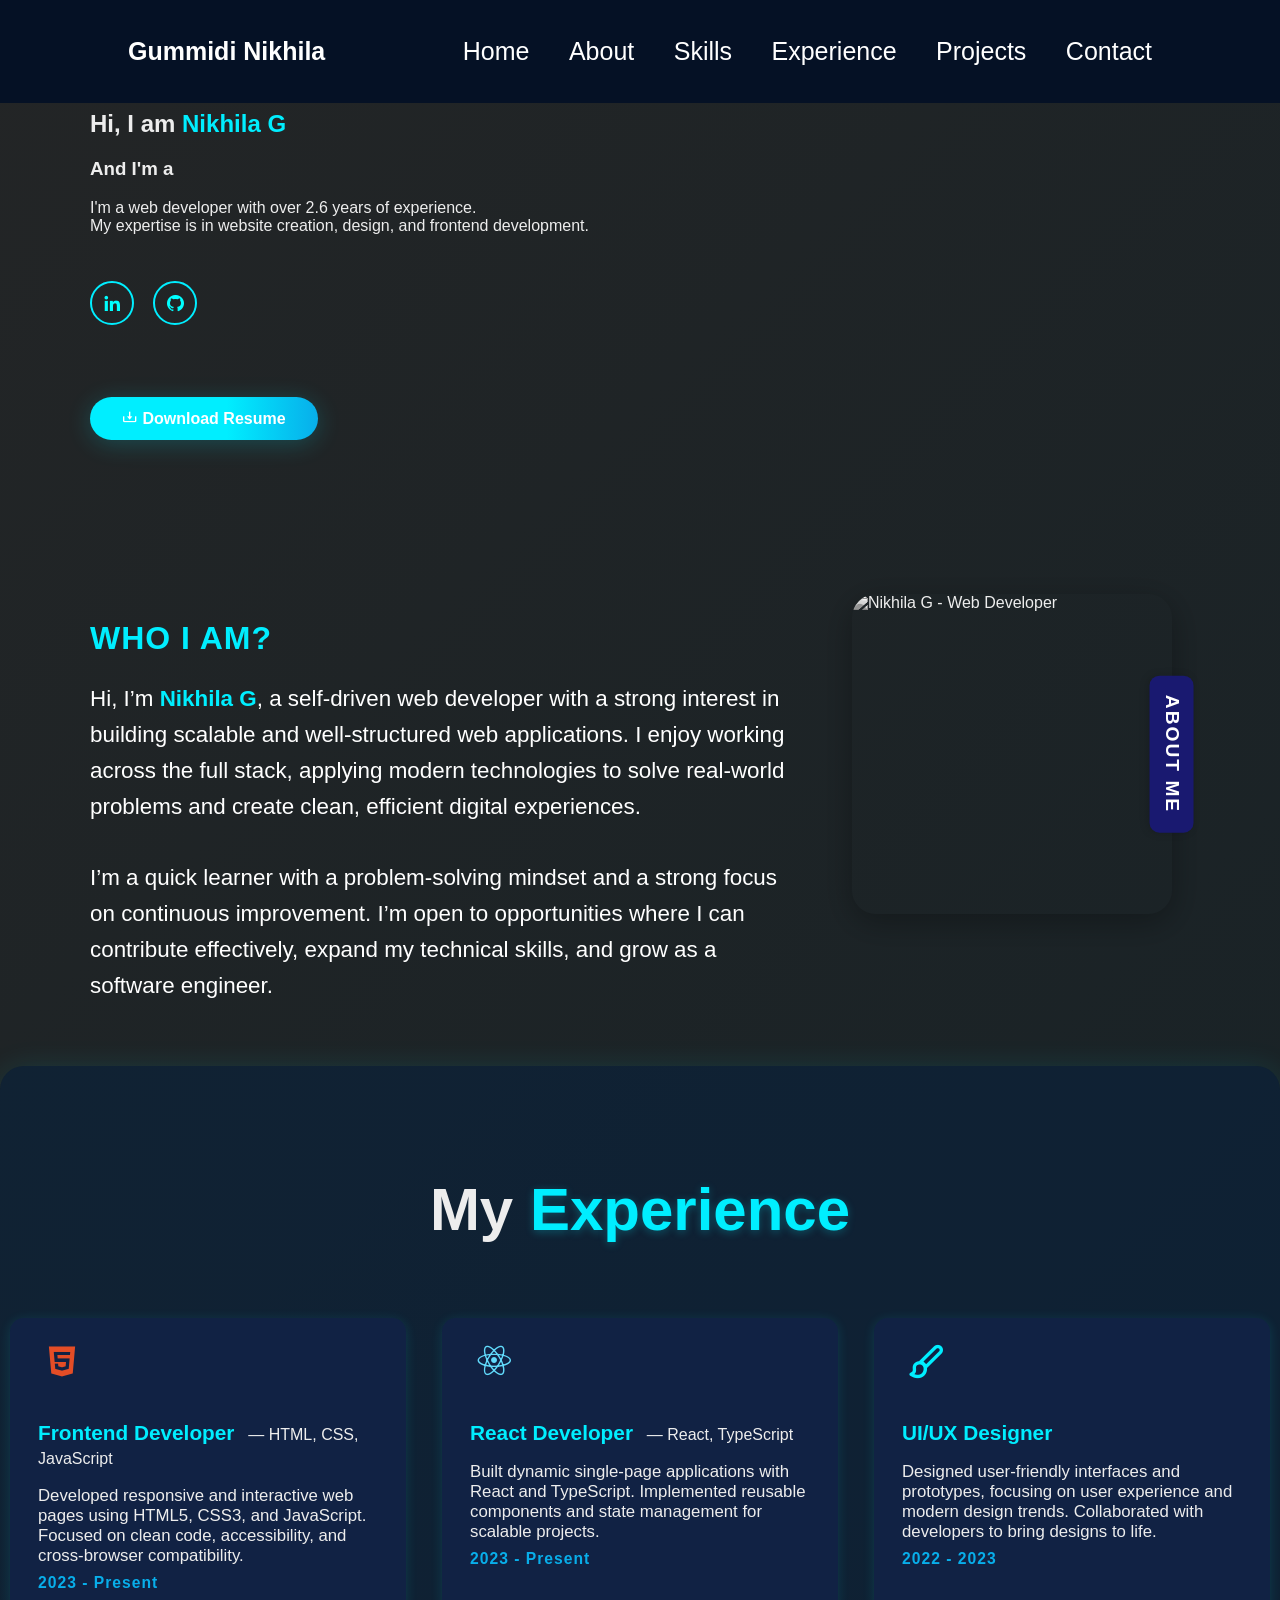
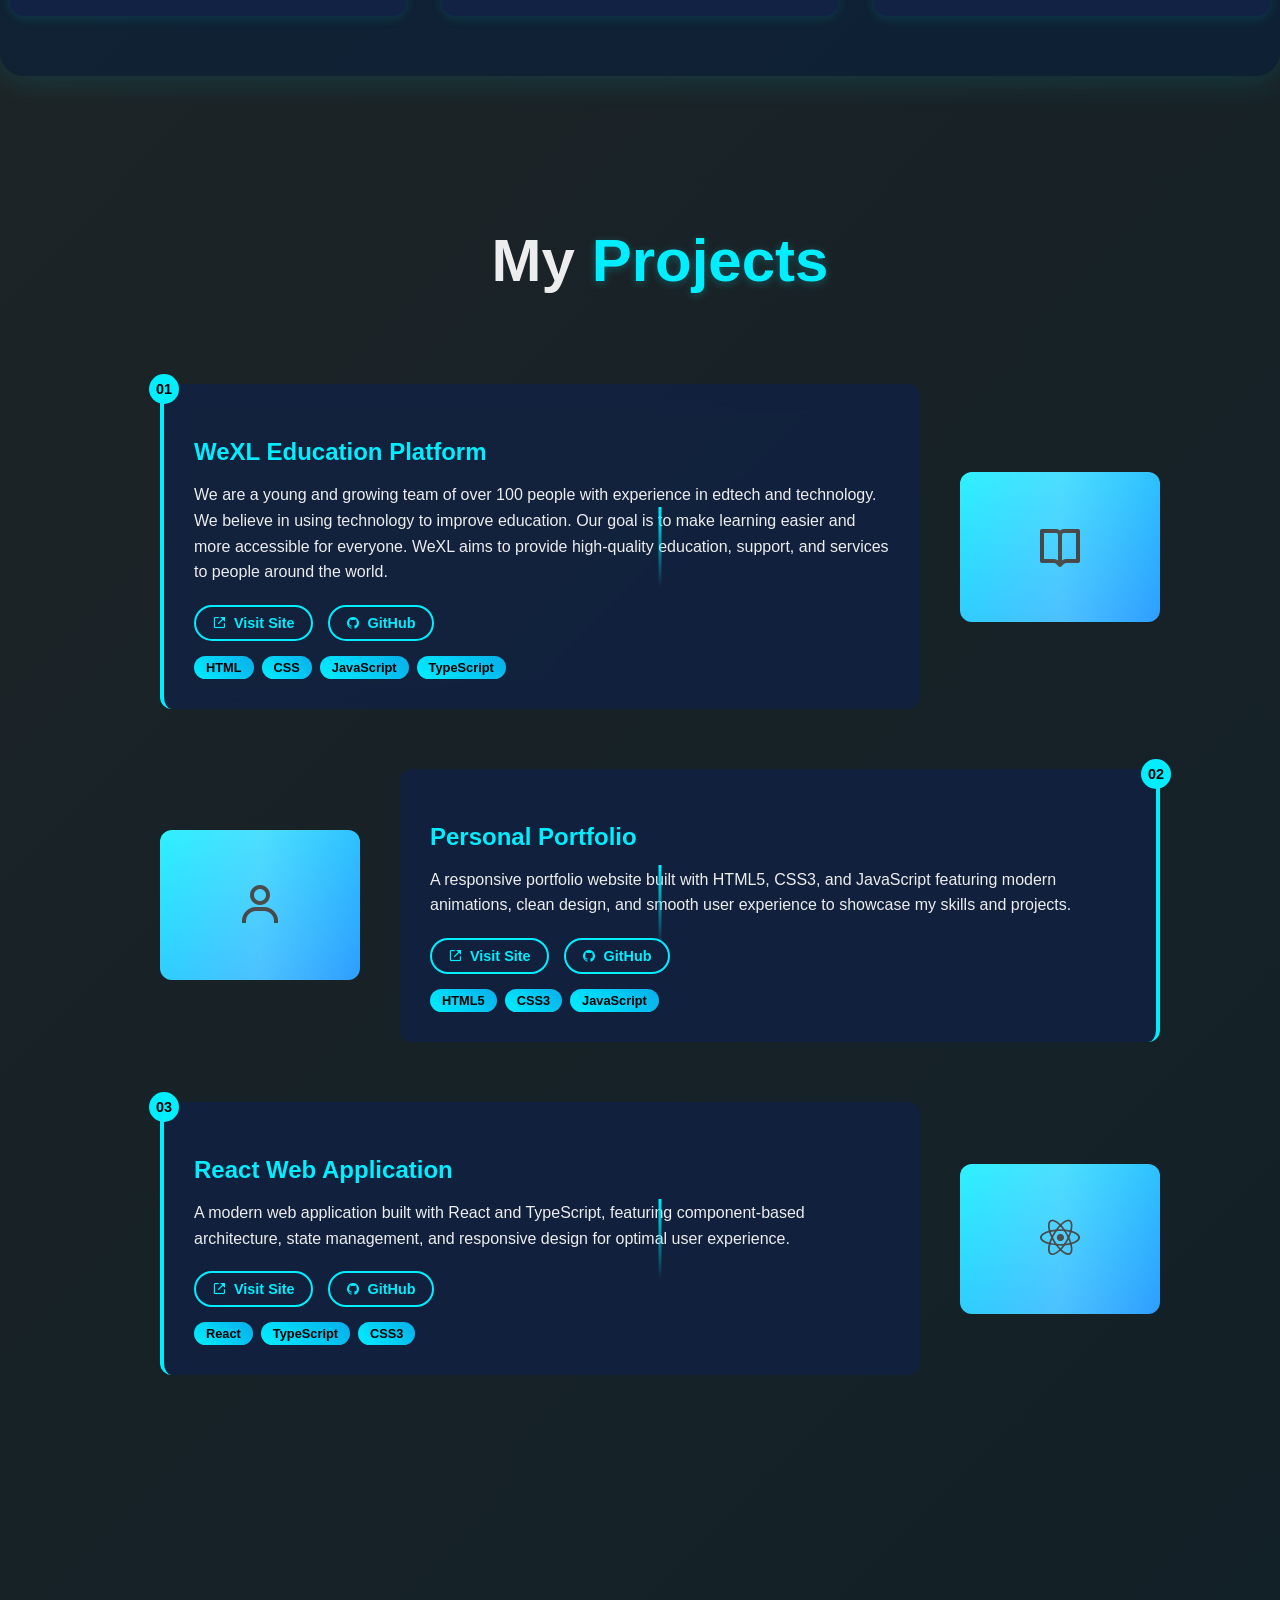
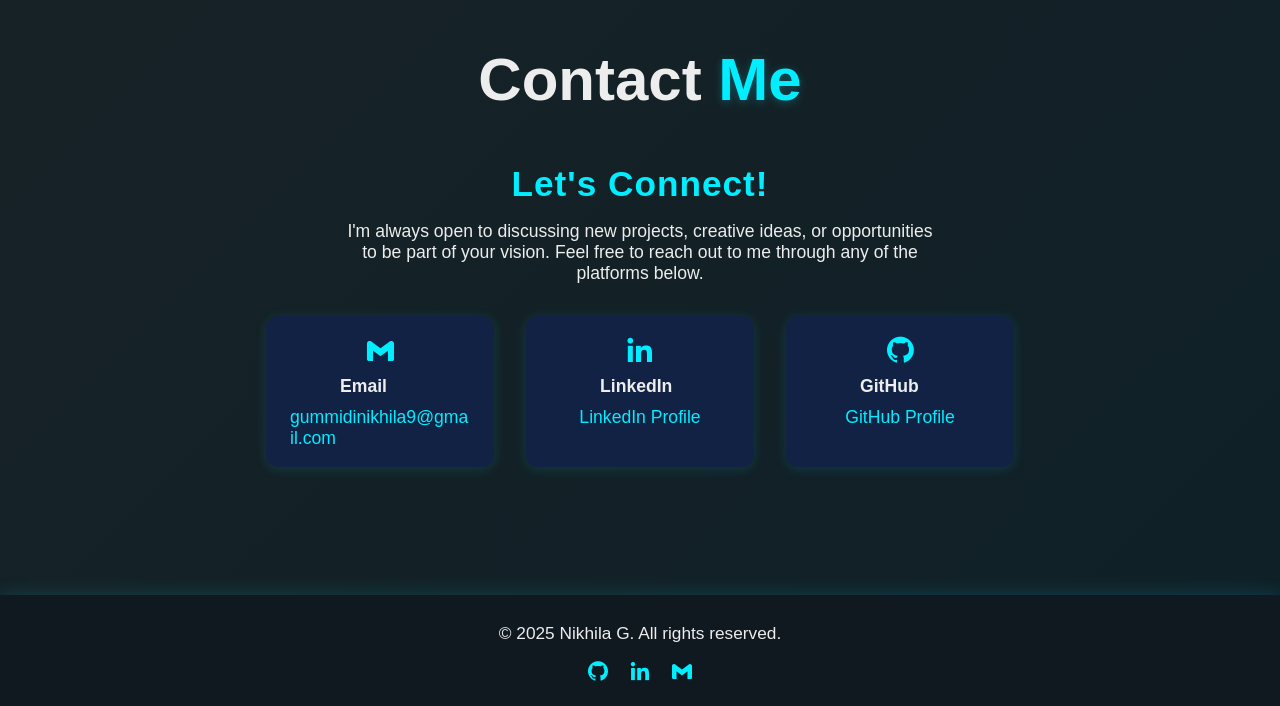
==== index.html @ 361031ab "initial commit" ====
<!DOCTYPE html>
<html lang="en">

<head>
    <meta charset="UTF-8">
    <meta name="viewport" content="width=device-width, initial-scale=1.0">
    <meta name="description"
        content="Nikhila G - Web Developer & Designer Portfolio. Showcasing modern websites, React applications, and UI/UX design projects.">
    <meta name="keywords" content="web developer, UI/UX designer, React, TypeScript, JavaScript, HTML, CSS, portfolio">
    <title>Nikhila G - Web Developer & Designer Portfolio</title>
    <link rel="stylesheet" href="styles.css">
    <link href='https://unpkg.com/boxicons@2.1.4/css/boxicons.min.css' rel='stylesheet'>
    <script src="https://unpkg.com/typed.js@2.1.0/dist/typed.umd.js"></script>
</head>

<body>
    <header class="header">
        <h1 class="title">Gummidi Nikhila</h1>
        <nav class="navbar">
            <a href="#home" class="nav-link active" data-section="home">Home</a>
            <a href="#about" class="nav-link" data-section="about">About</a>
            <a href="#skills" class="nav-link" data-section="skills">Skills</a>
            <a href="#experience" class="nav-link" data-section="experience">Experience</a>
            <a href="#projects" class="nav-link" data-section="projects">Projects</a>
            <a href="#contact" class="nav-link" data-section="contact">Contact</a>
        </nav>
    </header>
    <div id="section-headline"></div>

    <main>
        <section id="home" style="padding: 90px;">
            <div>
                <h1>Hi, I am <span class="highlighted">Nikhila G</span></h1>
                <h3>And I'm a <br><span class="text"></span></h3>
                <p>I'm a web developer with over 2.6 years of experience.<br>
                    My expertise is in website creation, design, and frontend development.
                </p>
                <div class="home-scl">
                    <a href="https://www.linkedin.com/in/gummidi-nikhila-00b1a9240/" target="_blank"
                        aria-label="LinkedIn Profile">
                        <i class='bx bxl-linkedin'></i>
                    </a>
                    <a href="https://github.com/GummidiNikhila" target="_blank" aria-label="GitHub Profile">
                        <i class='bx bxl-github'></i>
                    </a>
                </div>
                <a href="images/assetss/G_Nikhila_Resume.docx" class="btn-box" download
                    style="display: inline-block;">
                    <i class='bx bx-download'></i> Download Resume
                </a>
                <!-- <a href="#about" class="btn-box">More About Me</a> -->
            </div>
            <!-- <div class="home-img-wrapper">
                <div class="home-img-glow">
                    <img src="images/assetss/myimage.jpeg" alt="Nikhila G - Web Developer" class="about-circle-img" />
                </div>
            </div> -->
        </section>

        <section id="about" class="about-skill-section">
            <div class="about-section-custom">
                <div class="about-left">
                    <h2 class="about-heading-custom">WHO I AM?</h2>
                    <p class="about-desc-custom">
                        Hi, I’m <span class="highlighted">Nikhila G</span>, a self-driven web developer with a strong
                        interest in building scalable and well-structured web applications. I enjoy working across the
                        full stack, applying modern technologies to solve real-world problems and create clean,
                        efficient digital experiences.<br><br>
                        I’m a quick learner with a problem-solving mindset and a strong focus on continuous improvement.
                        I’m open to opportunities where I can contribute effectively, expand my technical skills, and
                        grow as a software engineer.
                    </p>

                </div>
                <div class="about-right">
                    <img src="images/assetss/myimage.jpeg" alt="Nikhila G - Web Developer" class="about-img-custom" />
                    <div class="about-tab-vertical">ABOUT ME</div>
                </div>
            </div>
        </section>

        <section id="experience" class="experience-section">
            <h1 class="sub-title">My <span>Experience</span></h1>
            <div class="experience-content">
                <div class="experience-timeline">
                    <div class="exp-item">
                        <div class="exp-icon"><i class='bx bxl-html5' style='color:#e44d26'></i></div>
                        <div class="exp-details">
                            <h3>Frontend Developer <span>— HTML, CSS, JavaScript</span></h3>
                            <p>Developed responsive and interactive web pages using HTML5, CSS3, and JavaScript. Focused
                                on clean code, accessibility, and cross-browser compatibility.</p>
                            <span class="exp-duration">2023 - Present</span>
                        </div>
                    </div>
                    <div class="exp-item">
                        <div class="exp-icon"><i class='bx bxl-react' style='color:#61dafb'></i></div>
                        <div class="exp-details">
                            <h3>React Developer <span>— React, TypeScript</span></h3>
                            <p>Built dynamic single-page applications with React and TypeScript. Implemented reusable
                                components and state management for scalable projects.</p>
                            <span class="exp-duration">2023 - Present</span>
                        </div>
                    </div>
                    <div class="exp-item">
                        <div class="exp-icon"><i class='bx bx-paint' style='color:#0ef'></i></div>
                        <div class="exp-details">
                            <h3>UI/UX Designer</h3>
                            <p>Designed user-friendly interfaces and prototypes, focusing on user experience and modern
                                design trends. Collaborated with developers to bring designs to life.</p>
                            <span class="exp-duration">2022 - 2023</span>
                        </div>
                    </div>
                </div>
            </div>
        </section>

        <section id="projects" class="projects-section">
            <h1 class="sub-title">My <span>Projects</span></h1>
            <div class="projects-container">
                <div class="project-item">
                    <div class="project-content">
                        <div class="project-number">01</div>
                        <h3>WeXL Education Platform</h3>
                        <p>We are a young and growing team of over 100 people with experience in edtech and technology.
                            We believe in using technology to improve education. Our goal is to make learning easier and
                            more accessible for everyone. WeXL aims to provide high-quality education, support, and
                            services to people around the world.</p>
                        <div class="project-links">
                            <a href="https://wexl.com" target="_blank" class="project-link" rel="noopener">
                                <i class='bx bx-link-external'></i> Visit Site
                            </a>
                            <a href="https://github.com/GummidiNikhila/wexl-project" target="_blank"
                                class="project-github" rel="noopener">
                                <i class='bx bxl-github'></i> GitHub
                            </a>
                        </div>
                        <div class="project-tech">
                            <span>HTML</span>
                            <span>CSS</span>
                            <span>JavaScript</span>
                            <span>TypeScript</span>
                        </div>
                    </div>
                    <div class="project-visual">
                        <i class='bx bx-book-open'></i>
                    </div>
                </div>

                <div class="project-item">
                    <div class="project-content">
                        <div class="project-number">02</div>
                        <h3>Personal Portfolio</h3>
                        <p>A responsive portfolio website built with HTML5, CSS3, and JavaScript featuring modern
                            animations, clean design, and smooth user experience to showcase my skills and projects.</p>
                        <div class="project-links">
                            <a href="#" class="project-link">
                                <i class='bx bx-link-external'></i> Visit Site
                            </a>
                            <a href="https://github.com/GummidiNikhila/portfolio" target="_blank" class="project-github"
                                rel="noopener">
                                <i class='bx bxl-github'></i> GitHub
                            </a>
                        </div>
                        <div class="project-tech">
                            <span>HTML5</span>
                            <span>CSS3</span>
                            <span>JavaScript</span>
                        </div>
                    </div>
                    <div class="project-visual">
                        <i class='bx bx-user'></i>
                    </div>
                </div>

                <div class="project-item">
                    <div class="project-content">
                        <div class="project-number">03</div>
                        <h3>React Web Application</h3>
                        <p>A modern web application built with React and TypeScript, featuring component-based
                            architecture, state management, and responsive design for optimal user experience.</p>
                        <div class="project-links">
                            <a href="#" class="project-link">
                                <i class='bx bx-link-external'></i> Visit Site
                            </a>
                            <a href="https://github.com/GummidiNikhila/react-app" target="_blank" class="project-github"
                                rel="noopener">
                                <i class='bx bxl-github'></i> GitHub
                            </a>
                        </div>
                        <div class="project-tech">
                            <span>React</span>
                            <span>TypeScript</span>
                            <span>CSS3</span>
                        </div>
                    </div>
                    <div class="project-visual">
                        <i class='bx bxl-react'></i>
                    </div>
                </div>
            </div>
        </section>

        <section id="contact" class="contact-section">
            <div class="container1">
                <div class="contact-header">
                    <h1 class="sub-title">Contact <span>Me</span></h1>
                    <h2>Let's Connect!</h2>
                    <p>I'm always open to discussing new projects, creative ideas, or opportunities to be part of your
                        vision. Feel free to reach out to me through any of the platforms below.</p>
                </div>
                <div class="contact-details">
                    <div class="contact-item">
                        <i class='bx bxl-gmail' style='color:#0ef; font-size:2rem;'></i>
                        <span>Email</span>
                        <a href="mailto:gummidinikhila9@gmail.com">gummidinikhila9@gmail.com</a>
                    </div>
                    <div class="contact-item">
                        <i class='bx bxl-linkedin' style='color:#0ef; font-size:2rem;'></i>
                        <span>LinkedIn</span>
                        <a href="https://www.linkedin.com/in/gummidi-nikhila-00b1a9240/" target="_blank"
                            rel="noopener">LinkedIn Profile</a>
                    </div>
                    <div class="contact-item">
                        <i class='bx bxl-github' style='color:#0ef; font-size:2rem;'></i>
                        <span>GitHub</span>
                        <a href="https://github.com/GummidiNikhila" target="_blank" rel="noopener">GitHub Profile</a>
                    </div>
                </div>
            </div>
        </section>
    </main>
    <footer class="footer">
        <div class="footer-content">
            <span>&copy; 2025 Nikhila G. All rights reserved.</span>
            <span class="footer-links">
                <a href="https://github.com/GummidiNikhila" target="_blank" aria-label="GitHub Profile">
                    <i class='bx bxl-github'></i>
                </a>
                <a href="https://www.linkedin.com/in/gummidi-nikhila-00b1a9240/" target="_blank"
                    aria-label="LinkedIn Profile">
                    <i class='bx bxl-linkedin'></i>
                </a>
                <a href="mailto:gummidinikhila9@gmail.com" aria-label="Email Contact">
                    <i class='bx bxl-gmail'></i>
                </a>
            </span>
        </div>
    </footer>

    <script src="main.js"></script>
</body>

</html>
---- styles.css ----
/* Custom About Section Styles */
.body, body, html {
    overflow-x: hidden;
}
.about-section-custom {
    display: flex;
    align-items: flex-start;
    justify-content: space-between;
    gap: 2rem;
    margin: 4rem 0 2rem 0;
    padding: 0px 90px;
}
.about-left {
    flex: 2;
}
.about-heading-custom {
    color: #0ef;
    font-size: 2rem;
    font-weight: 700;
    margin-bottom: 1.5rem;
    letter-spacing: 1px;
}
.about-desc-custom {
    color: #fff;
    font-size: 1.4rem;
    line-height: 1.6;
    margin-bottom: 0;
}
.about-right {
    flex: 1;
    display: flex;
    flex-direction: column;
    align-items: center;
    position: relative;
}
.about-img-custom {
    width: 320px;
    height: 320px;
    object-fit: cover;
    border-radius: 24px;
    filter: grayscale(1);
    box-shadow: 0 8px 32px rgba(0,0,0,0.3);
}
.about-tab-vertical {
    position: absolute;
    right: -60px;
    top: 50%;
    transform: translateY(-50%) rotate(90deg);
    background: #191970;
    color: #fff;
    font-size: 1.2rem;
    font-weight: 600;
    letter-spacing: 2px;
    padding: 0.7rem 1.2rem;
    border-radius: 10px;
    box-shadow: 0 2px 8px rgba(0,0,0,0.15);
    z-index: 2;
}
@media (max-width: 900px) {
    .about-section-custom {
        flex-direction: column;
        align-items: flex-start;
    }
    .about-right {
        align-items: flex-start;
        margin-top: 2rem;
    }
    .about-img-custom {
        width: 100%;
        max-width: 320px;
        height: auto;
    }
    .about-tab-vertical {
        right: 0;
        top: auto;
        bottom: -40px;
        transform: none;
        rotate: 0deg;
    }
}
body {
    /* Modern dark gradient background for the portfolio */
    background: linear-gradient(135deg, #232526 0%, #0f2027 100%);
    color: #ededed;
    font-family: 'Segoe UI', Arial, sans-serif;
    margin: 0;
    padding: 0;
}

.header{
    position: fixed;
    top:0;
    left:0;
    width:80%;
    padding: 20px 10%;
    background: #051125;
    /* background: transparent; */
    display: flex;
    justify-content: space-between;
    align-items: center;
    z-index: 100;
}
.title{
    position: relative;
    font-size: 25px;
    color: #fff;
    text-decoration: none;
    font-weight: 600;
    cursor: default;
    opacity: 0;
    animation: slideRight 1s ease forwards;
}
.navbar a{
    display: inline-block;
    font-size: 25px;
    color: #fff;
    text-decoration: none;
    font-weight: 500;
    margin-left: 35px;
    transition: .3s;
    opacity: 0;
    animation: slideTop .5s ease forwards;
}
.navbar a:hover{
    color: #0ef;
}
.home{
    position: relative;
    /* width:100%; */
    justify-content: space-between;
    height: 100vh;
    background-size: cover;
    display: flex;
    background-position: center;
    align-items: center;
    display: flex;
    flex-wrap: wrap;
    justify-content: center;
    align-items: center;
    min-height: 70vh;
    gap: 0;
background: rgba(10, 34, 58, 0.7);
}
.home-content{
    max-width: 600px;
    flex: 1 1 350px;
    min-width: 320px;
    max-width: 600px;
    display: flex;
    flex-direction: column;
    justify-content: center;
    align-items: flex-start;
    padding: 40px 24px 40px 40px;
background: rgba(10, 34, 58, 0.7);
}
.home-content h1{
    font-size: 32px;
    font-weight: 700;
    font-size: 2.5rem;
    color: #fff;
    margin-bottom: 10px;
}
.home-content h3{
    font-size: 56px;
    font-weight: 700;
    margin: -3px 0;
    font-size: 1.5rem;
    color: #0ef;
    margin-bottom: 18px;
}
.home-content h3:nth-of-type(2){
    margin-bottom: 30px;
}
.home-content h3 span{
    color: #0ef;
}
.home-content p{
    font-size: 20px;
    font-size: 1.15rem;
    color: #ededed;
    margin-bottom: 1.5rem;
}
.home-scl {
    margin-bottom: 1.5rem;
}
.home-scl a{
    display: inline-flex;
    justify-content: center;
    align-items: center;
    width: 40px;
    height: 40px;
    background: transparent;
    border: 2px solid #0ef ;
    border-radius: 50%;
    font-size: 20px;
    color: aqua;
    text-decoration: none;
    margin: 30px 15px 30px 0;
}

.home-scl a:hover{
    background: #0ef;
    color:#081c29;
    box-shadow: 0 0 20px #0ef;
}
.btn-box{
    background: linear-gradient(90deg, #0ef 60%, #08aeea 100%);
    color: #fff;
    padding: 12px 32px;
    border-radius: 30px;
    font-weight: 600;
    border: none;
    box-shadow: 0 4px 24px #0ef3;
    transition: background 0.3s, transform 0.2s;
    text-decoration: none;
    display: inline-block;
    margin-top: 18px;
}
.btn-box:hover{
    background: linear-gradient(90deg, #08aeea 60%, #0ef 100%);
    transform: translateY(-3px) scale(1.04);
}

/* Fade-in animation */
@keyframes fadeInUp {
    0% { opacity: 0; transform: translateY(40px); }
    100% { opacity: 1; transform: translateY(0); }
}
.fade-in {
    opacity: 0;
    animation: fadeInUp 1s ease forwards;
}

/* Animated headline */
#section-headline {
    opacity: 0;
    transform: translateY(-30px);
    transition: opacity 0.7s, transform 0.7s;
}
#section-headline.visible {
    opacity: 1;
    transform: translateY(0);
}

/* Button hover: pulse */
.btn-box {
    transition: background 0.3s, transform 0.2s, box-shadow 0.3s;
}
.btn-box:hover {
    animation: pulse 0.5s;
}
@keyframes pulse {
    0% { box-shadow: 0 0 0 0 #0ef5; }
    70% { box-shadow: 0 0 0 10px #0ef0; }
    100% { box-shadow: 0 0 0 0 #0ef0; }
}

/* Profile image hover: zoom/rotate */
.home-img-wrapper img:hover {
    transform: scale(1.07) rotate(-2deg);
    transition: transform 0.4s;
}

/* Card lift on hover */
.about-skill-card, .exp-item, .contact-item, .skill-card {
    transition: transform 0.3s, box-shadow 0.3s;
}
.about-skill-card:hover, .exp-item:hover, .contact-item:hover, .skill-card:hover {
    transform: translateY(-10px) scale(1.03);
    box-shadow: 0 8px 32px #0ef6;
}

.about{
    display: grid;
    grid-template-columns: repeat(2,1fr);
    align-items: center;
    gap:1.5rem;

}
.about-img {
    display: flex;
    justify-content: center;
    align-items: center;
    margin-bottom: 32px;
}

.about-circle-img {
    border-radius: 50%;
    border: 4px solid #0ef;
    box-shadow: 0 4px 32px #0ef2;
    width: 180px;
    height: 180px;
    object-fit: cover;
    margin: 0 auto;
    display: block;
}
.about-circle-img:hover {
    transform: scale(1.05) rotate(-2deg);
    box-shadow: 0 8px 48px #0ef6, 0 4px 16px #000a;
}
.about-img-glow {
    display: inline-block;
    border-radius: 50%;
    box-shadow: 0 0 32px 8px #0ef6, 0 0 0 8px #081c29;
    padding: 8px;
    background: linear-gradient(135deg, #0ef2 0%, #232526 100%);
    margin-bottom: 18px;
    transition: box-shadow 0.3s;
}
.about-img-glow:hover {
    box-shadow: 0 0 64px 16px #0efb, 0 0 0 12px #081c29;
}
.about-highlights {
    display: flex;
    flex-wrap: wrap;
    gap: 16px;
    margin-bottom: 2rem;
}
.highlight {
    background: #0a223a;
    color: #0ef;
    font-weight: 600;
    border-radius: 20px;
    padding: 8px 18px;
    font-size: 1rem;
    display: flex;
    align-items: center;
    gap: 8px;
    box-shadow: 0 2px 8px #0ef2;
    transition: background 0.2s, color 0.2s;
}
.highlight i {
    font-size: 1.2rem;
}
.highlight:hover {
    background: #0ef;
    color: #081c29;
}
.about-text h2{
    font-size:60px;
}

.about-text h2 span{
    color: #0ef;
}

.about-text h4{
    font-size: 29px;
    font-weight:600;
    color: #ffff;
    line-height: 1.7;
    margin: 15px 0 30px;

}

.about-text p{
    color: aliceblue;
    font-size: 20px;
    line-height:1.4;
    margin-bottom: 4rem;
}
#services{
    color: aliceblue;
    font-size: 20px;
    line-height: 1.4;
    margin-bottom: 4rem;
}
.sub-title{
    text-align: center;
    font-size: 60px;
    padding-bottom: 0px !important;
}
.sub-title span{
    color: #0ef;
    text-shadow: 0 2px 8px #0ef4;
}
.container{
    padding: 90px;
}

.services-list{
    display: grid;
    grid-template-columns: repeat(auto-fit,minmax(259px,1fr));
    grid-gap:40px;
    margin-top: 50px;
}
.services-list div{
    background-color: transparent;
    padding:40px;
    font-size:13px;
    font-weight: 13px;
    border-right: 10px;
    border-radius: 20px;
    transition: background 0.5s, transform 0.5s;
    box-shadow: 1px 1px 20px #012290f7,
                1px 1px 40px #0053b8f7;

}
.services-list div i{
    font-size:50px;
    margin-bottom: 30px;
}
.services-list div h2{
    font-size:30px;
font-weight:500px;
margin-bottom: 15px;
}
.services-list div a{
    text-decoration: none;
    color:#0000;
    font-size: 12px;
    margin-top: 20px;
    display: inline-block;
}
.read{
    display: inline-block;
    padding: 12px 28px;
    background: #0ef;
    border-radius: 40px;
    font-size: 16px;
    color: black !important;
    text-decoration: none;
    letter-spacing:1px ;
    font-weight:600;
    opacity: 0;
    animation: slideTop 1s ease forwards;
    animation-delay: 2s;
    box-shadow: 0 0 5px #0ef,
    0 0 25px #0ef;

}
.read:hover{
    box-shadow: 0 0 5px #0ef,
    0 0 25px #0ef,  0 0 50px #0ef, 0 0 100px #0ef, 0 0 200px #0ef;
}

section{
    display: flex;
    flex-wrap: wrap;
}
.container1{
    width:600px;
    height:500px;
    padding: 75px 90px;
    margin-left: 120px;

}
.heading1{
    text-align: center;
    text-decoration: underline;
    text-underline-offset: 10px;
    text-decoration-thickness: 5px;
    margin-bottom: 50px;
}
.bar{
    font-size: 23px;

}
.technical-bars {
    display: flex;
    flex-direction: column;
    gap: 30px;
}
.technical-bars .bar {
    display: flex;
    align-items: center;
    gap: 20px;
    background: #0a223a;
    border-radius: 12px;
    padding: 18px 24px;
    box-shadow: 0 2px 16px #0ef2;
    transition: transform 0.2s;
}
.technical-bars .bar:hover {
    transform: translateY(-4px) scale(1.03);
    box-shadow: 0 4px 32px #0ef5;
}
.technical-bars .bar i {
    font-size: 2.5rem;
    min-width: 40px;
}
.technical-bars .bar .info {
    flex: 1;
}
.technical-bars .bar .progress-line {
    flex: 2;
    height: 10px;
    background: #1a2a3a;
    border-radius: 8px;
    overflow: hidden;
    position: relative;
}
.technical-bars .bar .progress-line span {
    display: block;
    height: 100%;
    border-radius: 8px;
    background: linear-gradient(90deg, #0ef 60%, #00cfff 100%);
    transition: width 1s cubic-bezier(.4,2,.6,1);
}
.progress-line.html span { width: 90%; }
.progress-line.css span { width: 80%; }
.progress-line.javascript span { width: 75%; }
.progress-line.react span { width: 70%; }
.progress-line.typescript span { width: 60%; }
.technical-bars .bar .info span {
    font-size: 1.1rem;
    font-weight: 600;
    color: #0ef;
}

.professional-skills {
    display: flex;
    flex-wrap: wrap;
    gap: 32px;
    justify-content: center;
    align-items: center;
    margin-top: 30px;
}
.radial-bar {
    width: 160px;
    height: 200px;
    display: flex;
    flex-direction: column;
    align-items: center;
    justify-content: flex-start;
    background: #0a223a;
    border-radius: 16px;
    box-shadow: 0 2px 16px #0ef2;
    padding: 24px 0 16px 0;
    position: relative;
}
.radial-bar svg {
    width: 120px;
    height: 120px;
    transform: rotate(-90deg);
}
.radial-bar .progress-bg {
    fill: none;
    stroke: #1a2a3a;
    stroke-width: 14;
}
.radial-bar .progress {
    fill: none;
    stroke: #0ef;
    stroke-width: 14;
    stroke-linecap: round;
    stroke-dasharray: 339.292;
    stroke-dashoffset: calc(339.292 - (var(--percent, 0) * 339.292 / 100));
    transition: stroke-dashoffset 1s cubic-bezier(.4,2,.6,1);
}
.radial-bar .percentage {
    position: absolute;
    top: 60px;
    left: 0;
    width: 100%;
    text-align: center;
    font-size: 1.5rem;
    font-weight: 700;
    color: #0ef;
    z-index: 2;
}
.radial-bar .text {
    margin-top: 18px;
    font-size: 1.1rem;
    font-weight: 600;
    color: #ededed;
    text-align: center;
}
@media (max-width: 900px) {
    .header {
        width: 100%;
        padding: 12px 2%;
        flex-direction: column;
        align-items: flex-start;
        position: static;
    }
    .title {
        font-size: 1.3rem;
        margin-bottom: 8px;
        opacity: 1 !important;
        animation: none !important;
    }
    .navbar {
        width: 100%;
        display: flex;
        flex-wrap: wrap;
        justify-content: center;
        align-items: center;
        gap: 0;
        margin: 0;
        padding: 0;
    }
    .navbar a {
        font-size: 1rem;
        margin: 0 10px;
        opacity: 1 !important;
        animation: none !important;
        padding: 6px 0;
    }
    #section-headline {
        font-size: 1.2rem !important;
        margin: 18px 0 10px 0 !important;
    }
    .sub-title {
        font-size: 1.3rem;
        padding-bottom: 10px !important;
    }
    .about-img {
        margin-bottom: 16px;
        width: 100%;
        justify-content: center;
        align-items: center;
    }
    .about-circle-img {
        width: 90vw;
        max-width: 180px;
        height: 90vw;
        max-height: 180px;
        border-width: 4px;
        margin: 0 auto;
        display: block;
    }
    .about {
        grid-template-columns: 1fr;
        gap: 0.5rem;
        padding: 0 10px;
    }
    .technical-bars {
        gap: 16px;
    }
    .technical-bars .bar {
        flex-direction: column;
        align-items: flex-start;
        padding: 12px 10px;
        gap: 10px;
        width: 100%;
        box-sizing: border-box;
    }
    .technical-bars .bar .progress-line {
        width: 100%;
        min-width: 0;
    }
    .skills-section {
        flex-direction: column !important;
        gap: 18px !important;
        padding: 0 8px !important;
    }
    .container1 {
        width: 100% !important;
        min-width: 0 !important;
        max-width: 100% !important;
        margin-left: 0 !important;
        padding: 24px 4px !important;
        height: auto !important;
    }
    .skills-grid {
        grid-template-columns: 1fr !important;
        gap: 14px !important;
    }
    .skill-card {
        padding: 20px 8px 18px 8px !important;
        gap: 10px !important;
    }
}
@media (max-width: 600px) {
  .about-img {
    justify-content: center;
    align-items: center;
    margin-bottom: 24px;
  }
  .about-circle-img {
    width: 80vw;
    height: 80vw;
    max-width: 180px;
    max-height: 180px;
    min-width: 120px;
    min-height: 120px;
    display: block;
    margin: 0 auto 18px auto;
    object-fit: cover;
    box-shadow: 0 2px 16px #0ef2, 0 1px 4px #0008;
  }
  .technical-bars {
    gap: 10px;
  }
  .technical-bars .bar {
    flex-direction: column;
    align-items: flex-start;
    padding: 10px 4px;
    gap: 8px;
    width: 100%;
    box-sizing: border-box;
  }
  .technical-bars .bar .progress-line {
    width: 100%;
    min-width: 0;
  }
  .skills-section {
    flex-direction: column !important;
    gap: 8px !important;
    padding: 0 1vw !important;
    width: 100vw !important;
    box-sizing: border-box !important;
}
.container1 {
    width: 100vw !important;
    min-width: 0 !important;
    max-width: 100vw !important;
    margin-left: 0 !important;
    padding: 8px 2vw !important;
    height: auto !important;
    box-sizing: border-box !important;
}
.skills-grid {
    grid-template-columns: 1fr !important;
    gap: 6px !important;
    width: 100% !important;
}
.skill-card {
    padding: 10px 2vw 10px 2vw !important;
    gap: 6px !important;
    width: 100% !important;
    box-sizing: border-box !important;
}
}
@keyframes animate{
    100%{
        transform: scaleX(1);
    }
}
.Technical-bars .bar .progress-line span{
    height:100%;
    background-color: #0ef;
    position: absolute;
    border-radius: 10px;
    animation:  animate 1s cubic-bezier(1,0,0,5,1) forwards;
    transform: scaleX(0);
    transform-origin: left;
}
.progress-line.html span{
    width:90%
}
.progress-line.css span{
    width:60%
}
.progress-line.javascript span{
    width:80%
}
.progress-line.typescript span{
    width:50%
}
.progress-line span::after{
    position: absolute;
    padding: 1px 8px;
    background-color: #000;
    color:#fff;
    font-size:12px;
    border-radius: 3px;
    top:-28px;
    right:-20px;
    animation: showtext 0.5s 1.5s liner forwards;
    opacity: 0;
}
.progress-line.html span::after{
    content: "90%";
}
.progress-line.css span::after{
    content: "90%";
}
.progress-line.javaScript span::after{
    content: "90%";
}
.progress-line.typescript span::after{
    content: "90%";
}
.progress-line span::before{
    content: "";
    position: absolute;
    width:0;
    height:0;
    border:7px solid transparent;
    border-bottom-width:0px;
    border-right-width:0px;
    border-top-color:#000;
    top:-10px;
    right:0;
    animation: showtext 0.5s 1.5s linear forwards;
    opacity: 0;

}

@keyframes showText{
    100%{
        opacity: 1;
    }
}
.radial-bars{
    width:100%;
    display: flex;
    flex-wrap: wrap;
    justify-content: space-evenly;
    align-items: flex-start;
}
.radial-bars {
    width:50%;
    height:170px;
    margin-bottom: 10px;
    position: relative;
}




@keyframes slideRight{
    0%{
        transform: translateX(-100%);
        opacity: 0;
    }
    100%{
        transform: translateX(0%);
        opacity: 1;
    }
}
@keyframes slideTop{
    0%{
        transform: translateY(-100%);
        opacity: 0;
    }
    100%{
        transform: translateY(0%);
        opacity: 1;
    }
}
.contact-section {
    width: 100%;
    display: flex;
    justify-content: center;
    align-items: flex-start;
    padding: 60px 0 60px 0;
    border-radius: 24px;
}
.contact-section .container1 {
    border-radius: 16px;
    padding: 40px 32px;
    width: 100%;
    max-width: 600px;
    margin: 0 auto;
}
.contact-section .heading1 {
    text-align: center;
    font-size: 2.5rem;
    color: #0ef;
    text-decoration: underline;
    text-underline-offset: 10px;
    text-decoration-thickness: 5px;
    margin-bottom: 40px;
    letter-spacing: 2px;
}
.contact-header {
    text-align: center;
    margin-bottom: 32px;
}
.contact-header h2 {
    color: #0ef;
    font-size: 2.2rem;
    margin-bottom: 10px;
    font-weight: 700;
    letter-spacing: 1px;
}
.contact-header p {
    color: #ededed;
    font-size: 1.1rem;
    margin-bottom: 0;
}
.contact-footer {
    text-align: center;
    margin-top: 32px;
    color: #0ef;
    font-size: 1.1rem;
    font-weight: 600;
    letter-spacing: 1px;
}
.contact-details {
    display: flex;
    flex-direction: row;
    gap: 32px;
    align-items: stretch;
    justify-content: center;
    margin-top: 24px;
}
.contact-item {
    flex: 1 1 0;
    min-width: 180px;
    background: #112244;
    padding: 18px 24px;
    border-radius: 12px;
    box-shadow: 0 2px 12px #0ef2;
    display: flex;
    flex-direction: column;
    align-items: center;
    gap: 10px;
    transition: transform 0.2s;
}
.contact-item:hover {
    transform: translateY(-2px) scale(1.05);
    box-shadow: 0 4px 24px #0ef5;
}
.contact-item i {
    font-size: 2.2rem;
    color: #0ef;
}
.contact-item span {
    font-size: 1.1rem;
    font-weight: 600;
    color: #ededed;
    min-width: 80px;
}
.contact-item a {
    color: #0ef;
    font-size: 1.1rem;
    text-decoration: none;
    font-weight: 500;
    transition: color 0.2s;
    word-break: break-all;
}
.contact-item a:hover {
    color: #fff;
    text-decoration: underline;
}
@media (max-width: 900px) {
    .contact-details {
        flex-direction: column;
        gap: 18px;
    }
}
.experience-section {
    width: 100%;
    display: flex;
    justify-content: center;
    align-items: flex-start;
    padding: 60px 0 60px 0;
    border-radius: 24px;
    background: rgba(10, 34, 58, 0.7);
    box-shadow: 0 4px 32px #0ef2;
    margin-bottom: 40px;
}
.experience-section .container1 {
    border-radius: 16px;
    padding: 40px 32px;
    width: 100%;
    max-width: 700px;
    margin: 0 auto;
    background: rgba(8, 28, 41, 0.95);
    box-shadow: 0 2px 16px #0ef2;
}
.experience-timeline {
    display: flex;
    flex-direction: row;
    gap: 36px;
    margin-top: 24px;
    justify-content: center;
    align-items: stretch;
}
.exp-item {
    flex: 1 1 0;
    min-width: 240px;
    max-width: 340px;
    display: flex;
    flex-direction: column;
    align-items: flex-start;
    gap: 18px;
    background: #112244;
    padding: 24px 28px;
    border-radius: 14px;
    box-shadow: 0 2px 12px #0ef2;
    transition: transform 0.2s;
    position: relative;
}
@media (max-width: 1100px) {
    .experience-timeline {
        flex-direction: column;
        gap: 24px;
    }
    .exp-item {
        max-width: 100%;
    }
}
.exp-icon {
    font-size: 2.5rem;
    min-width: 48px;
    display: flex;
    align-items: center;
    justify-content: center;
}
.exp-details h3 {
    font-size: 1.3rem;
    color: #0ef;
    margin-bottom: 6px;
    font-weight: 700;
}
.exp-details h3 span {
    color: #ededed;
    font-size: 1rem;
    font-weight: 500;
    margin-left: 8px;
}
.exp-details p {
    color: #ededed;
    font-size: 1.05rem;
    margin-bottom: 8px;
}
.exp-duration {
    font-size: 0.98rem;
    color: #08aeea;
    font-weight: 600;
    letter-spacing: 1px;
}
@media (max-width: 900px) {
    .contact-section {
        padding: 30px 0;
        border-radius: 0;
    }
    .contact-section .container1 {
        padding: 24px 8px;
        border-radius: 0;
    }
    .experience-section .container1 {
        padding: 24px 8px;
        border-radius: 0;
    }
    .experience-timeline {
        gap: 18px;
    }
    .exp-item {
        flex-direction: column;
        gap: 10px;
        padding: 16px 10px;
    }
    .exp-icon {
        font-size: 2rem;
        min-width: 36px;
    }
}
.skills-grid {
    display: grid;
    grid-template-columns: repeat(auto-fit, minmax(180px, 1fr));
    gap: 28px;
    margin-top: 18px;
}
.skill-card {
    background: #112244;
    border-radius: 16px;
    box-shadow: 0 2px 12px #0ef2;
    padding: 32px 18px 28px 18px;
    display: flex;
    flex-direction: column;
    align-items: center;
    gap: 16px;
    transition: transform 0.2s, box-shadow 0.2s;
    position: relative;
}
.skill-card:hover {
    transform: translateY(-4px) scale(1.04);
    box-shadow: 0 4px 24px #0ef5;
}
.skill-card i {
    font-size: 2.2rem;
    margin-bottom: 6px;
}
.skill-card span {
    font-size: 1.1rem;
    font-weight: 600;
    color: #ededed;
}
.skill-card.soft i {
    color: #0ef;
}
@media (max-width: 900px) {
    .skills-section {
        flex-direction: column !important;
        gap: 18px !important;
        padding: 0 8px !important;
    }
    .container1 {
        width: 100% !important;
        min-width: 0 !important;
        max-width: 100% !important;
        margin-left: 0 !important;
        padding: 24px 4px !important;
        height: auto !important;
    }
    .skills-grid {
        grid-template-columns: 1fr !important;
        gap: 14px !important;
    }
    .skill-card {
        padding: 20px 8px 18px 8px !important;
        gap: 10px !important;
    }
}
@media (max-width: 600px) {
    html, body {
        width: 100vw !important;
        min-width: 0 !important;
        max-width: 100vw !important;
        overflow-x: hidden !important;
    }
    .skills-section {
        flex-direction: column !important;
        gap: 8px !important;
        padding: 0 1vw !important;
        width: 100vw !important;
        box-sizing: border-box !important;
    }
    .container1 {
        width: 100vw !important;
        min-width: 0 !important;
        max-width: 100vw !important;
        margin-left: 0 !important;
        padding: 8px 2vw !important;
        height: auto !important;
        box-sizing: border-box !important;
    }
    .skills-grid {
        grid-template-columns: 1fr !important;
        gap: 6px !important;
        width: 100% !important;
    }
    .skill-card {
        padding: 10px 2vw 10px 2vw !important;
        gap: 6px !important;
        width: 100% !important;
        box-sizing: border-box !important;
    }
}
/* Home section layout */
.home {
    display: flex;
    flex-wrap: wrap;
    justify-content: center;
    align-items: center;
    min-height: 70vh;
    gap: 0;
    background: transparent;
}
.home-content {
    flex: 1 1 350px;
    min-width: 320px;
    max-width: 600px;
    display: flex;
    flex-direction: column;
    justify-content: center;
    align-items: flex-start;
    padding: 40px 24px 40px 40px;
  background: rgba(10, 34, 58, 0.7);
}
.home-content h1 {
    font-size: 2.5rem;
    color: #fff;
    margin-bottom: 10px;
}
.home-content h3 {
    font-size: 1.5rem;
    color: #0ef;
    margin-bottom: 18px;
}
.home-content p {
    font-size: 1.15rem;
    color: #ededed;
    margin-bottom: 1.5rem;
}
.home-scl {
    margin-bottom: 1.5rem;
}
.home-img-wrapper {
    flex: 1 1 350px;
    min-width: 320px;
    max-width: 500px;
    display: flex;
    justify-content: center;
    align-items: center;
}
.home-img-glow {
    background: linear-gradient(135deg, #0ef 0%, #08f 100%);
    border-radius: 50%;
    padding: 8px;
    box-shadow: 0 4px 32px #0ef4;
    display: flex;
    justify-content: center;
    align-items: center;
}

/* About/Skills section layout */
.about-skill-section {
    width: 100%;
    margin-bottom: 30px;
    display: flex;
    flex-direction: column;
    align-items: center;
}
.about-skill-row {
    width: 100%;
    display: flex;
    flex-direction: row;
    flex-wrap: wrap;
    justify-content: center;
    align-items: stretch;
    gap: 36px;
}
.about-skill-card {
    flex: 1 1 320px;
    max-width: 420px;
    background: #112244;
    border-radius: 16px;
    box-shadow: 0 2px 12px #0ef2;
    padding: 36px 28px;
    display: flex;
    flex-direction: column;
    justify-content: center;
    align-items: center;
}
.about-skill-card h2 {
    font-size: 2rem;
    color: #0ef;
    margin-bottom: 10px;
    text-align: center;
    letter-spacing: 1px;
}
.about-skill-card h4 {
    color: #0ef;
    font-size: 1.2rem;
    margin-bottom: 18px;
    text-align: center;
}
.about-skill-card p {
    font-size: 1.08rem;
    line-height: 1.7;
    color: #ededed;
    margin-bottom: 1.5rem;
    text-align: center;
}
.skills-list {
    display: flex;
    flex-wrap: wrap;
    justify-content: center;
    gap: 12px;
    margin-top: 10px;
}
.skill-badge {
    background: #0ef1;
    color: #0ef;
    border-radius: 12px;
    padding: 6px 16px;
    font-weight: 600;
}
.highlighted {
    color: #0ef;
    font-weight: 600;
}

/* Projects section - List Style */
.projects-section {
    width: 100%;
    padding: 60px 20px;
    display: flex;
    flex-direction: column;
    align-items: center;
}
.projects-container {
    max-width: 1000px;
    width: 100%;
    margin-top: 40px;
}
.project-item {
    display: flex;
    align-items: center;
    margin-bottom: 60px;
    gap: 40px;
    position: relative;
}
.project-item:nth-child(even) {
    flex-direction: row-reverse;
}
.project-item::before {
    content: '';
    position: absolute;
    left: 50%;
    top: 50%;
    transform: translate(-50%, -50%);
    width: 3px;
    height: 80px;
    background: linear-gradient(to bottom, #0ef, transparent);
    z-index: 1;
}
.project-content {
    flex: 1;
    padding: 30px;
    background: rgba(17, 34, 68, 0.8);
    border-radius: 12px;
    border-left: 4px solid #0ef;
    position: relative;
    backdrop-filter: blur(10px);
}
.project-item:nth-child(even) .project-content {
    border-left: none;
    border-right: 4px solid #0ef;
}
.project-number {
    position: absolute;
    top: -10px;
    left: -15px;
    background: #0ef;
    color: #000;
    width: 30px;
    height: 30px;
    border-radius: 50%;
    display: flex;
    align-items: center;
    justify-content: center;
    font-weight: bold;
    font-size: 0.9rem;
}
.project-item:nth-child(even) .project-number {
    left: auto;
    right: -15px;
}
.project-content h3 {
    color: #0ef;
    font-size: 1.5rem;
    margin-bottom: 10px;
    font-weight: 700;
}
.project-content p {
    color: #ededed;
    font-size: 1rem;
    line-height: 1.6;
    margin-bottom: 20px;
}
.project-links {
    display: flex;
    gap: 15px;
    margin-bottom: 15px;
}
.project-link, .project-github {
    display: inline-flex;
    align-items: center;
    gap: 8px;
    padding: 8px 16px;
    background: transparent;
    border: 2px solid #0ef;
    color: #0ef;
    text-decoration: none;
    border-radius: 25px;
    font-size: 0.9rem;
    font-weight: 600;
    transition: all 0.3s;
}
.project-link:hover, .project-github:hover {
    background: #0ef;
    color: #000;
    transform: translateY(-2px);
}
.project-tech {
    display: flex;
    flex-wrap: wrap;
    gap: 8px;
}
.project-tech span {
    background: linear-gradient(45deg, #0ef, #08aeea);
    color: #000;
    border-radius: 15px;
    padding: 4px 12px;
    font-size: 0.8rem;
    font-weight: 600;
}
.project-visual {
    flex: 0 0 200px;
    height: 150px;
    background: linear-gradient(135deg, #0ef 0%, #08f 100%);
    border-radius: 12px;
    display: flex;
    align-items: center;
    justify-content: center;
    color: #000;
    font-size: 3rem;
    position: relative;
    overflow: hidden;
}
.project-visual::before {
    content: '';
    position: absolute;
    top: -50%;
    left: -50%;
    width: 200%;
    height: 200%;
    background: linear-gradient(45deg, transparent, rgba(255,255,255,0.3), transparent);
    transform: rotate(45deg);
    animation: shine 3s infinite;
}

@keyframes shine {
    0% { transform: translateX(-100%) translateY(-100%) rotate(45deg); }
    50% { transform: translateX(100%) translateY(100%) rotate(45deg); }
    100% { transform: translateX(-100%) translateY(-100%) rotate(45deg); }
}

@media (max-width: 768px) {
    .project-item {
        flex-direction: column !important;
        text-align: center;
        gap: 20px;
    }
    .project-item::before {
        display: none;
    }
    .project-content {
        border-left: 4px solid #0ef !important;
        border-right: none !important;
    }
    .project-number {
        left: -15px !important;
        right: auto !important;
    }
    .project-visual {
        flex: none;
        width: 100%;
        max-width: 300px;
        margin: 0 auto;
    }
}

/* Footer styles */
.footer {
    width: 100%;
    background: #101820;
    color: #ededed;
    padding: 28px 0 18px 0;
    text-align: center;
    margin-top: 0;
    box-shadow: 0 -2px 16px #0ef2;
}
.footer-content {
    display: flex;
    flex-direction: column;
    align-items: center;
    gap: 10px;
    font-size: 1.08rem;
    font-weight: 500;
}
.footer-links {
    display: flex;
    gap: 18px;
    margin-top: 6px;
}
.footer-links a {
    color: #0ef;
    font-size: 1.5rem;
    transition: color 0.2s;
}
.footer-links a:hover {
    color: #fff;
}
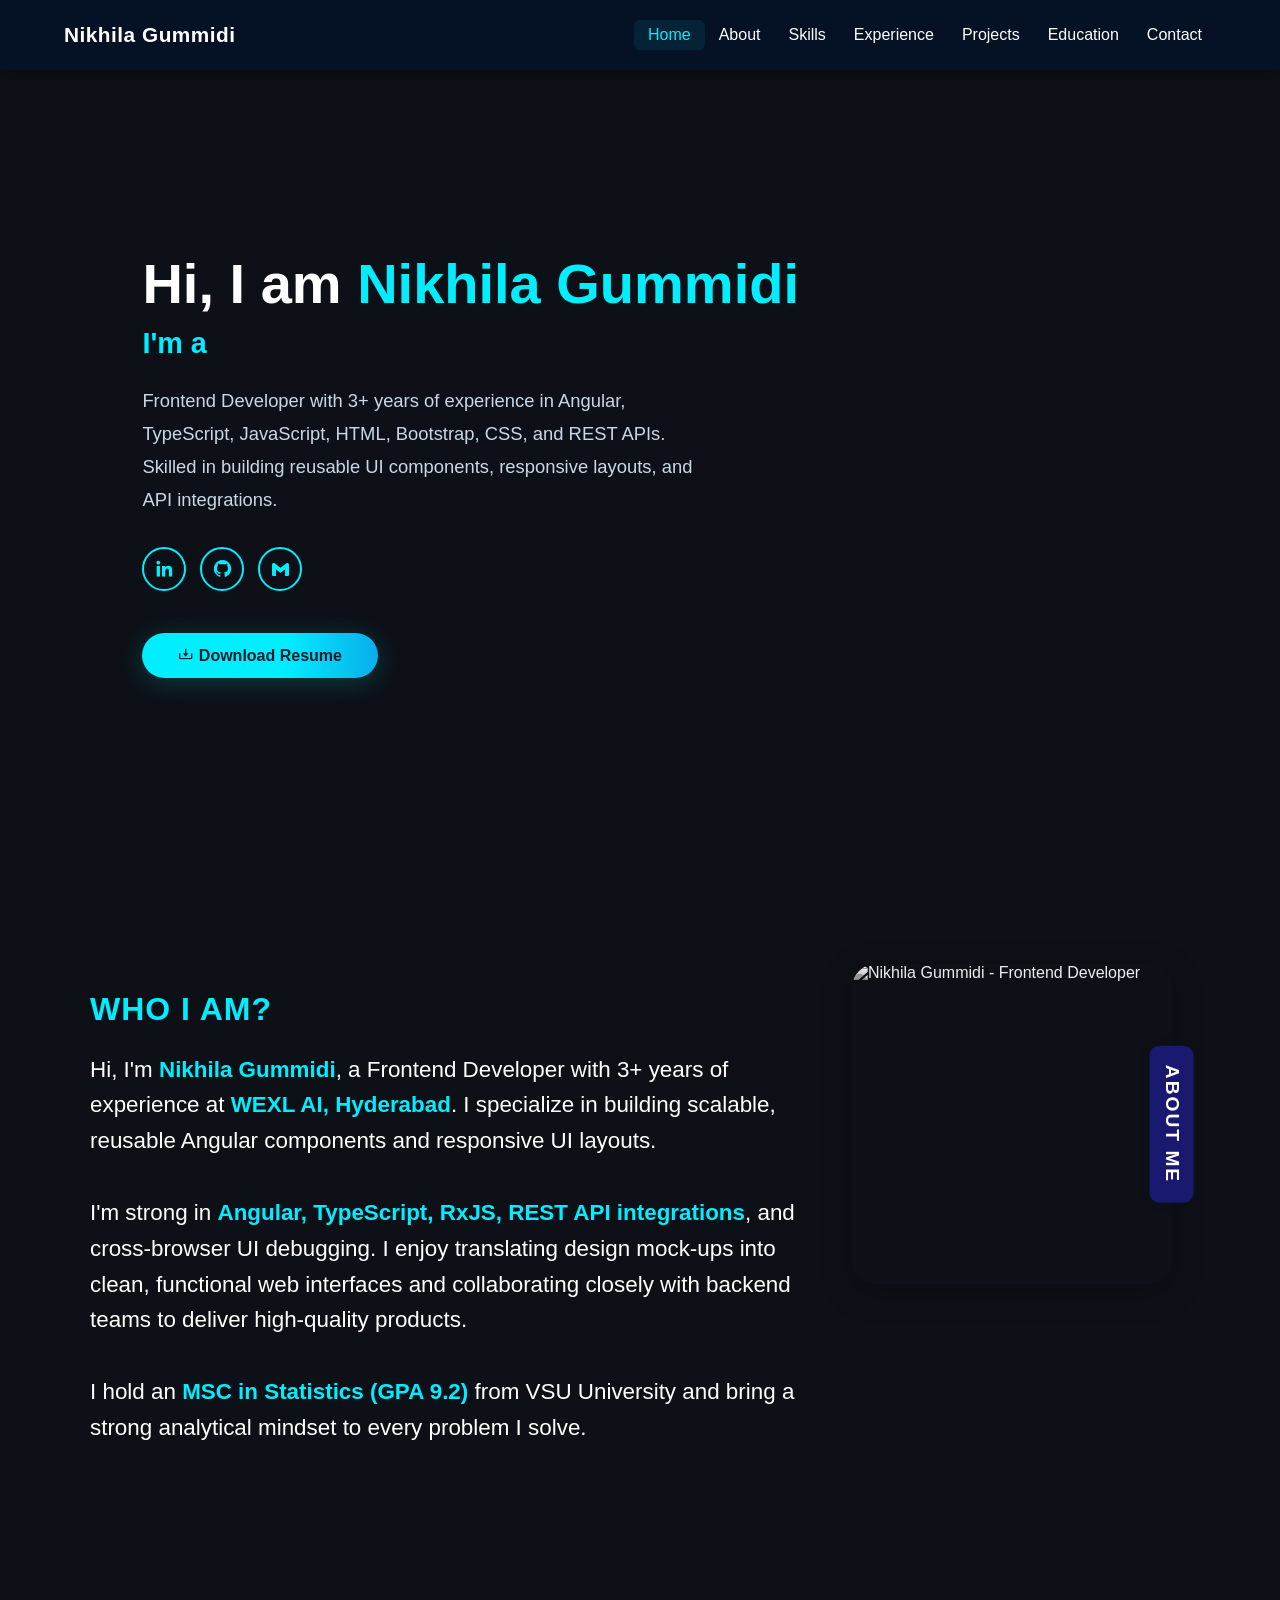
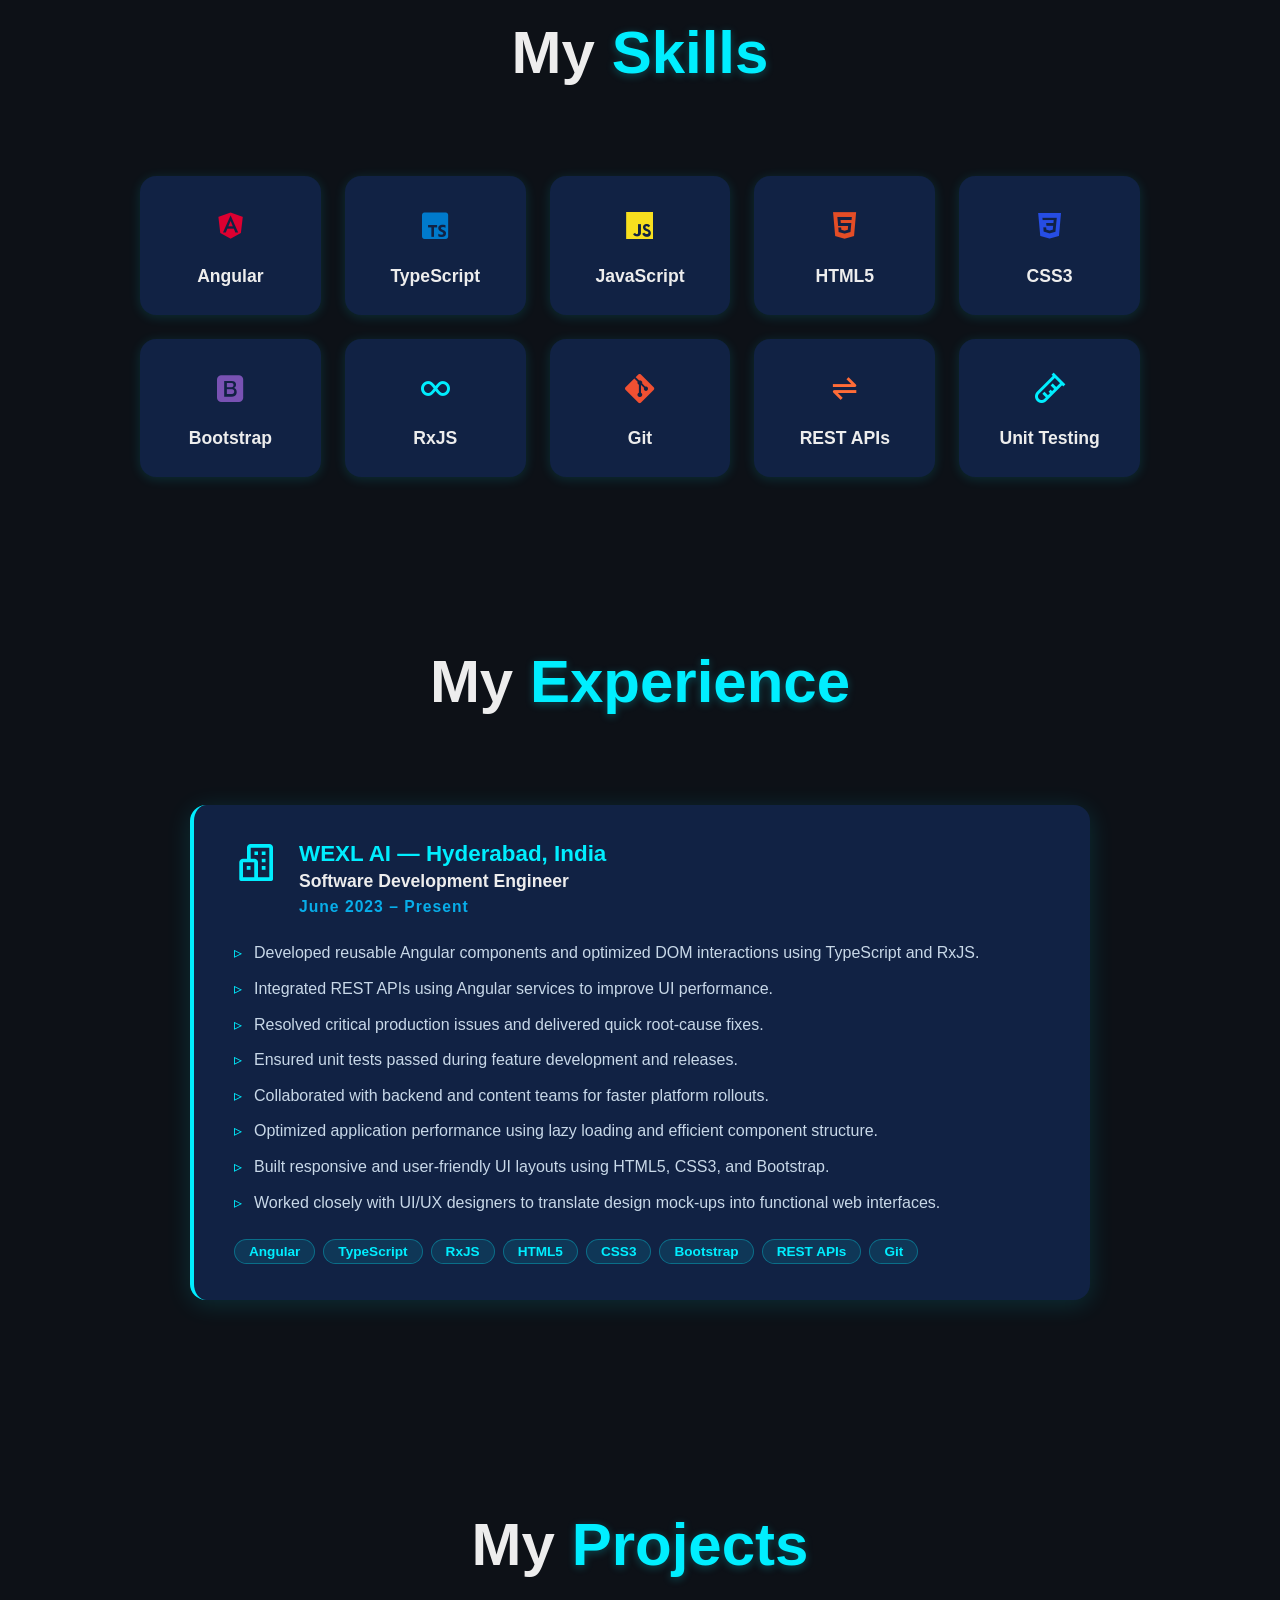
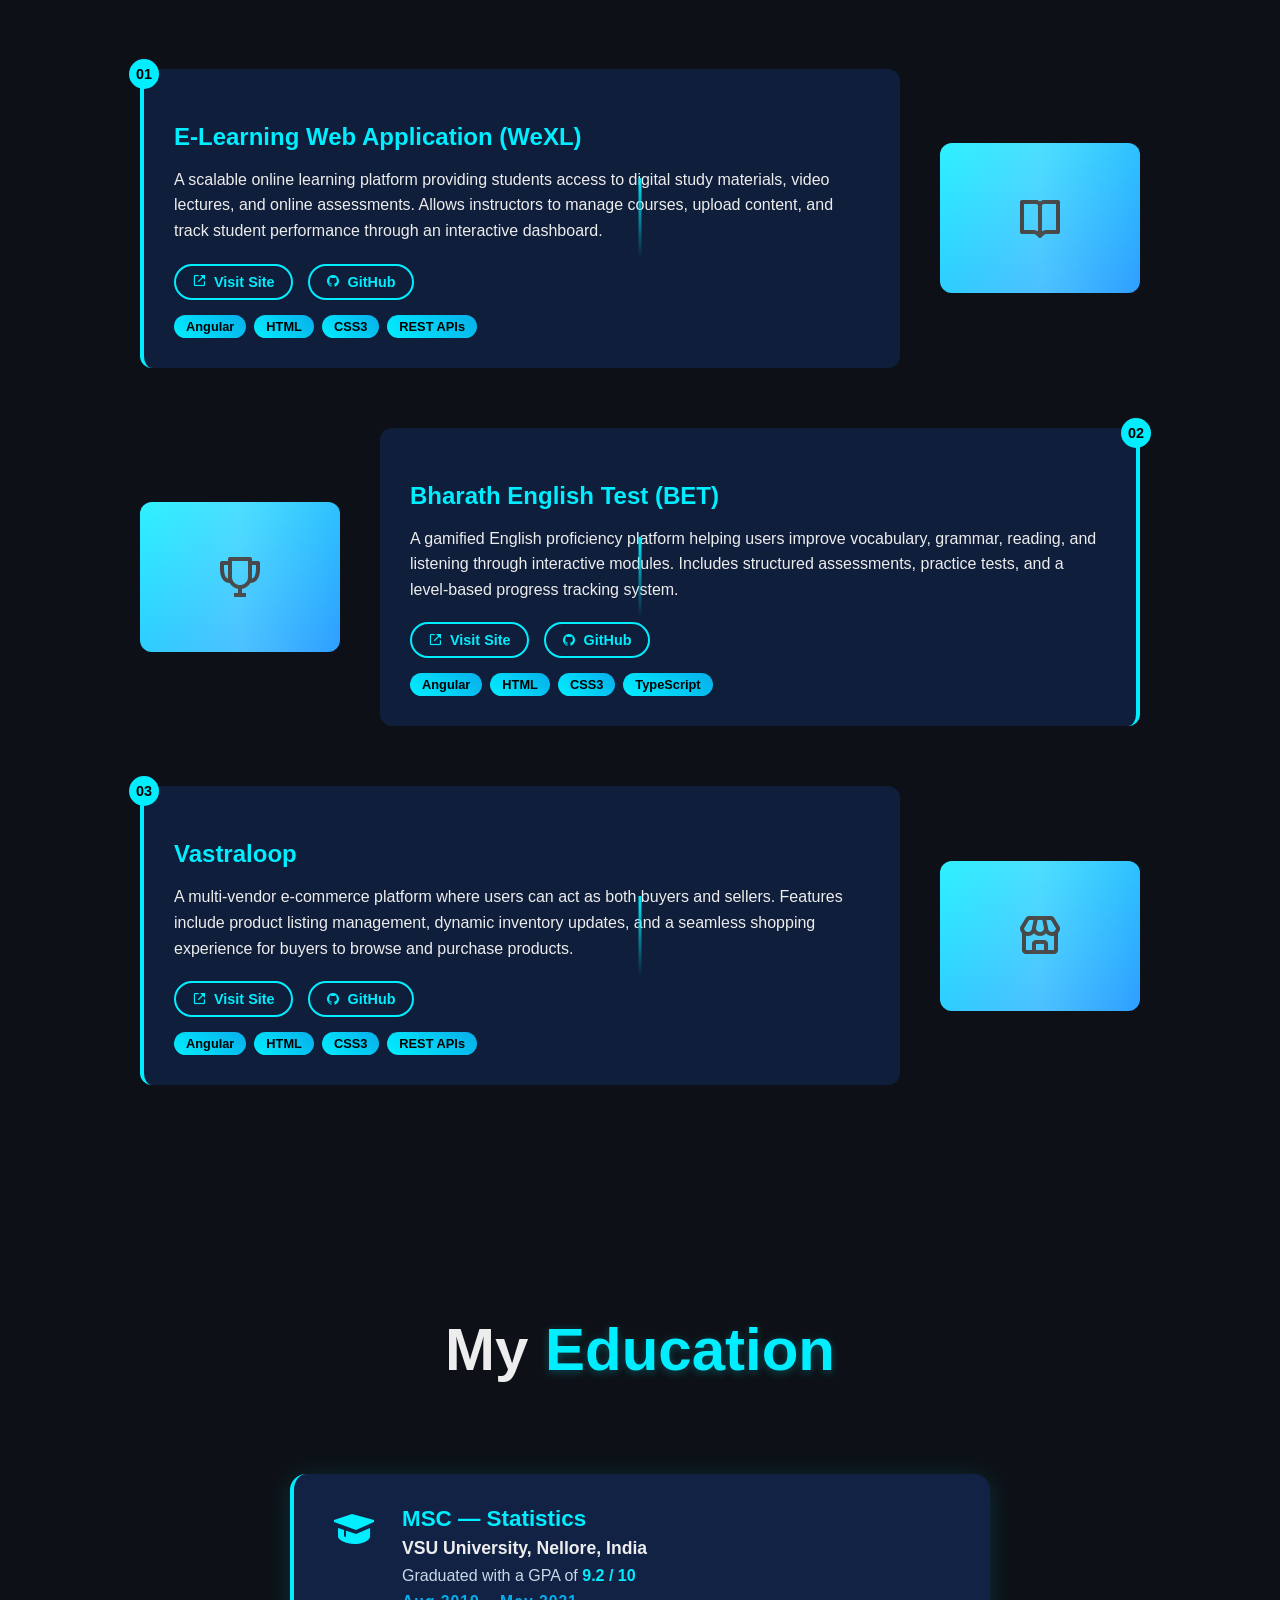
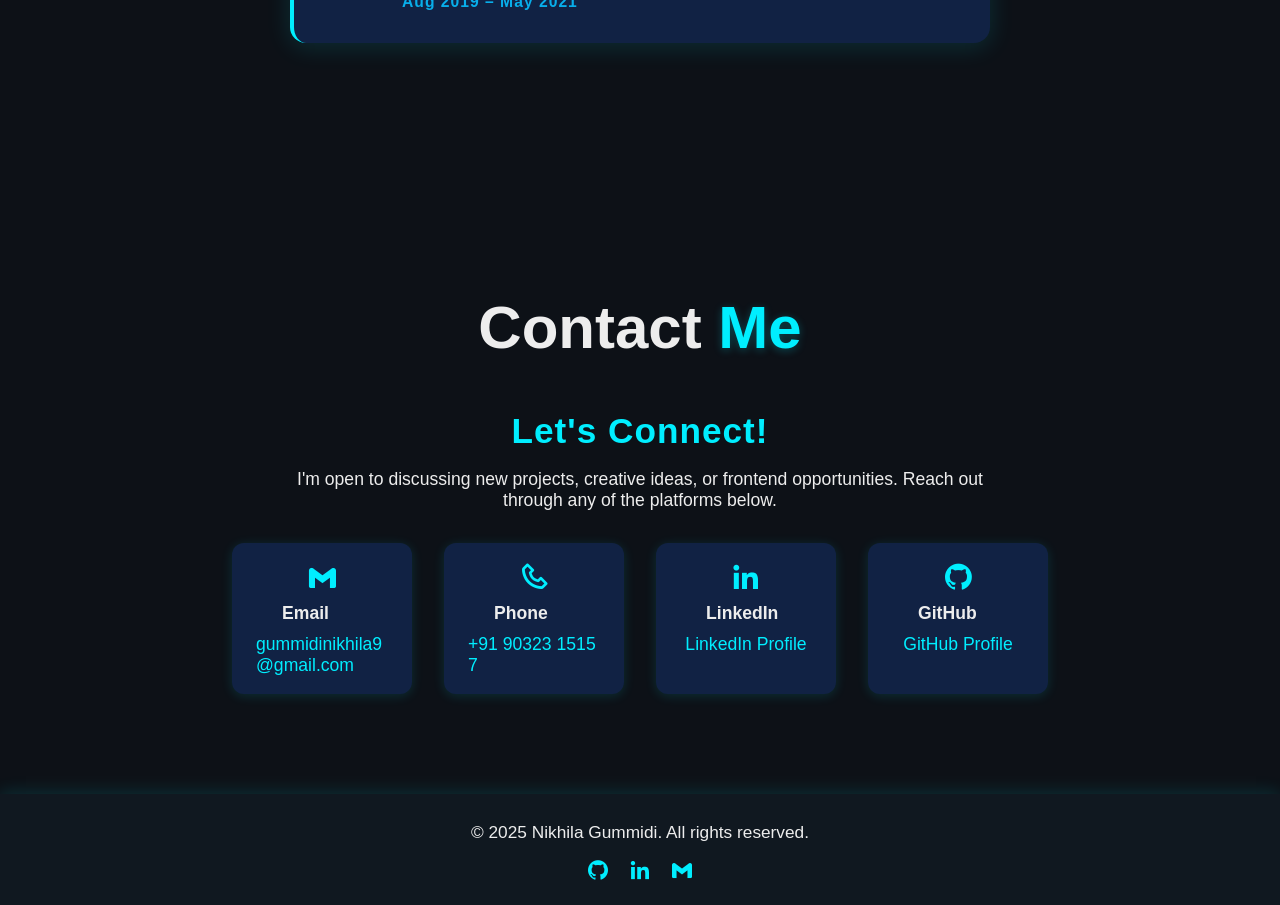
==== commit 72846ced: "new changes" ====
--- a/index.html
+++ b/index.html
@@ -5,9 +5,9 @@
     <meta charset="UTF-8">
     <meta name="viewport" content="width=device-width, initial-scale=1.0">
     <meta name="description"
-        content="Nikhila G - Web Developer & Designer Portfolio. Showcasing modern websites, React applications, and UI/UX design projects.">
-    <meta name="keywords" content="web developer, UI/UX designer, React, TypeScript, JavaScript, HTML, CSS, portfolio">
-    <title>Nikhila G - Web Developer & Designer Portfolio</title>
+        content="Nikhila Gummidi - Frontend Developer Portfolio. Angular, TypeScript, JavaScript, REST APIs.">
+    <meta name="keywords" content="frontend developer, Angular, TypeScript, JavaScript, HTML, CSS, RxJS, portfolio">
+    <title>Nikhila Gummidi - Frontend Developer</title>
     <link rel="stylesheet" href="styles.css">
     <link href='https://unpkg.com/boxicons@2.1.4/css/boxicons.min.css' rel='stylesheet'>
     <script src="https://unpkg.com/typed.js@2.1.0/dist/typed.umd.js"></script>
@@ -15,26 +15,27 @@
 
 <body>
     <header class="header">
-        <h1 class="title">Gummidi Nikhila</h1>
+        <h1 class="title">Nikhila Gummidi</h1>
         <nav class="navbar">
             <a href="#home" class="nav-link active" data-section="home">Home</a>
             <a href="#about" class="nav-link" data-section="about">About</a>
             <a href="#skills" class="nav-link" data-section="skills">Skills</a>
             <a href="#experience" class="nav-link" data-section="experience">Experience</a>
             <a href="#projects" class="nav-link" data-section="projects">Projects</a>
+            <a href="#education" class="nav-link" data-section="education">Education</a>
             <a href="#contact" class="nav-link" data-section="contact">Contact</a>
         </nav>
     </header>
-    <div id="section-headline"></div>
 
     <main>
-        <section id="home" style="padding: 90px;">
-            <div>
-                <h1>Hi, I am <span class="highlighted">Nikhila G</span></h1>
-                <h3>And I'm a <br><span class="text"></span></h3>
-                <p>I'm a web developer with over 2.6 years of experience.<br>
-                    My expertise is in website creation, design, and frontend development.
-                </p>
+        <!-- HOME -->
+        <section id="home" class="home-section">
+            <div class="home-content">
+                <h1>Hi, I am <span class="highlighted">Nikhila Gummidi</span></h1>
+                <h3>I'm a <span class="text"></span></h3>
+                <p>Frontend Developer with 3+ years of experience in Angular, TypeScript, JavaScript, HTML, Bootstrap,
+                    CSS, and REST APIs. Skilled in building reusable UI components, responsive layouts, and API
+                    integrations.</p>
                 <div class="home-scl">
                     <a href="https://www.linkedin.com/in/gummidi-nikhila-00b1a9240/" target="_blank"
                         aria-label="LinkedIn Profile">
@@ -43,102 +44,143 @@
                     <a href="https://github.com/GummidiNikhila" target="_blank" aria-label="GitHub Profile">
                         <i class='bx bxl-github'></i>
                     </a>
-                </div>
-                <a href="images/assetss/G_Nikhila_Resume.docx" class="btn-box" download
-                    style="display: inline-block;">
+                    <a href="mailto:gummidinikhila9@gmail.com" aria-label="Email">
+                        <i class='bx bxl-gmail'></i>
+                    </a>
+                </div>
+                <a href="G_Nikhila_Resume.docx" class="btn-box" download>
                     <i class='bx bx-download'></i> Download Resume
                 </a>
-                <!-- <a href="#about" class="btn-box">More About Me</a> -->
-            </div>
-            <!-- <div class="home-img-wrapper">
-                <div class="home-img-glow">
-                    <img src="images/assetss/myimage.jpeg" alt="Nikhila G - Web Developer" class="about-circle-img" />
-                </div>
-            </div> -->
-        </section>
-
+            </div>
+        </section>
+
+        <!-- ABOUT -->
         <section id="about" class="about-skill-section">
             <div class="about-section-custom">
                 <div class="about-left">
                     <h2 class="about-heading-custom">WHO I AM?</h2>
                     <p class="about-desc-custom">
-                        Hi, I’m <span class="highlighted">Nikhila G</span>, a self-driven web developer with a strong
-                        interest in building scalable and well-structured web applications. I enjoy working across the
-                        full stack, applying modern technologies to solve real-world problems and create clean,
-                        efficient digital experiences.<br><br>
-                        I’m a quick learner with a problem-solving mindset and a strong focus on continuous improvement.
-                        I’m open to opportunities where I can contribute effectively, expand my technical skills, and
-                        grow as a software engineer.
+                        Hi, I'm <span class="highlighted">Nikhila Gummidi</span>, a Frontend Developer with 3+ years of
+                        experience at <span class="highlighted">WEXL AI, Hyderabad</span>. I specialize in building
+                        scalable, reusable Angular components and responsive UI layouts.<br><br>
+                        I'm strong in <span class="highlighted">Angular, TypeScript, RxJS, REST API integrations</span>,
+                        and cross-browser UI debugging. I enjoy translating design mock-ups into clean, functional web
+                        interfaces and collaborating closely with backend teams to deliver high-quality products.<br><br>
+                        I hold an <span class="highlighted">MSC in Statistics (GPA 9.2)</span> from VSU University and
+                        bring a strong analytical mindset to every problem I solve.
                     </p>
-
                 </div>
                 <div class="about-right">
-                    <img src="images/assetss/myimage.jpeg" alt="Nikhila G - Web Developer" class="about-img-custom" />
+                    <img src="images/assetss/myimage.jpeg" alt="Nikhila Gummidi - Frontend Developer"
+                        class="about-img-custom" />
                     <div class="about-tab-vertical">ABOUT ME</div>
                 </div>
             </div>
         </section>
 
+        <!-- SKILLS -->
+        <section id="skills" class="skills-section-wrapper">
+            <h1 class="sub-title">My <span>Skills</span></h1>
+            <div class="skills-grid">
+                <div class="skill-card">
+                    <i class='bx bxl-angular' style='color:#dd0031'></i>
+                    <span>Angular</span>
+                </div>
+                <div class="skill-card">
+                    <i class='bx bxl-typescript' style='color:#007acc'></i>
+                    <span>TypeScript</span>
+                </div>
+                <div class="skill-card">
+                    <i class='bx bxl-javascript' style='color:#f7df1e'></i>
+                    <span>JavaScript</span>
+                </div>
+                <div class="skill-card">
+                    <i class='bx bxl-html5' style='color:#e44d26'></i>
+                    <span>HTML5</span>
+                </div>
+                <div class="skill-card">
+                    <i class='bx bxl-css3' style='color:#264de4'></i>
+                    <span>CSS3</span>
+                </div>
+                <div class="skill-card">
+                    <i class='bx bxl-bootstrap' style='color:#7952b3'></i>
+                    <span>Bootstrap</span>
+                </div>
+                <div class="skill-card">
+                    <i class='bx bx-infinite' style='color:#0ef'></i>
+                    <span>RxJS</span>
+                </div>
+                <div class="skill-card">
+                    <i class='bx bxl-git' style='color:#f05032'></i>
+                    <span>Git</span>
+                </div>
+                <div class="skill-card">
+                    <i class='bx bx-transfer-alt' style='color:#ff6c37'></i>
+                    <span>REST APIs</span>
+                </div>
+                <div class="skill-card">
+                    <i class='bx bx-test-tube' style='color:#0ef'></i>
+                    <span>Unit Testing</span>
+                </div>
+            </div>
+        </section>
+
+        <!-- EXPERIENCE -->
         <section id="experience" class="experience-section">
             <h1 class="sub-title">My <span>Experience</span></h1>
             <div class="experience-content">
-                <div class="experience-timeline">
-                    <div class="exp-item">
-                        <div class="exp-icon"><i class='bx bxl-html5' style='color:#e44d26'></i></div>
-                        <div class="exp-details">
-                            <h3>Frontend Developer <span>— HTML, CSS, JavaScript</span></h3>
-                            <p>Developed responsive and interactive web pages using HTML5, CSS3, and JavaScript. Focused
-                                on clean code, accessibility, and cross-browser compatibility.</p>
-                            <span class="exp-duration">2023 - Present</span>
-                        </div>
-                    </div>
-                    <div class="exp-item">
-                        <div class="exp-icon"><i class='bx bxl-react' style='color:#61dafb'></i></div>
-                        <div class="exp-details">
-                            <h3>React Developer <span>— React, TypeScript</span></h3>
-                            <p>Built dynamic single-page applications with React and TypeScript. Implemented reusable
-                                components and state management for scalable projects.</p>
-                            <span class="exp-duration">2023 - Present</span>
-                        </div>
-                    </div>
-                    <div class="exp-item">
-                        <div class="exp-icon"><i class='bx bx-paint' style='color:#0ef'></i></div>
-                        <div class="exp-details">
-                            <h3>UI/UX Designer</h3>
-                            <p>Designed user-friendly interfaces and prototypes, focusing on user experience and modern
-                                design trends. Collaborated with developers to bring designs to life.</p>
-                            <span class="exp-duration">2022 - 2023</span>
-                        </div>
-                    </div>
-                </div>
-            </div>
-        </section>
-
+                <div class="exp-card-main">
+                    <div class="exp-card-header">
+                        <div class="exp-card-logo"><i class='bx bx-buildings' style='color:#0ef'></i></div>
+                        <div>
+                            <h3 class="exp-company">WEXL AI — Hyderabad, India</h3>
+                            <h4 class="exp-role">Software Development Engineer</h4>
+                            <span class="exp-duration">June 2023 – Present</span>
+                        </div>
+                    </div>
+                    <ul class="exp-list">
+                        <li>Developed reusable Angular components and optimized DOM interactions using TypeScript and
+                            RxJS.</li>
+                        <li>Integrated REST APIs using Angular services to improve UI performance.</li>
+                        <li>Resolved critical production issues and delivered quick root-cause fixes.</li>
+                        <li>Ensured unit tests passed during feature development and releases.</li>
+                        <li>Collaborated with backend and content teams for faster platform rollouts.</li>
+                        <li>Optimized application performance using lazy loading and efficient component structure.</li>
+                        <li>Built responsive and user-friendly UI layouts using HTML5, CSS3, and Bootstrap.</li>
+                        <li>Worked closely with UI/UX designers to translate design mock-ups into functional web
+                            interfaces.</li>
+                    </ul>
+                    <div class="exp-tags">
+                        <span>Angular</span><span>TypeScript</span><span>RxJS</span><span>HTML5</span>
+                        <span>CSS3</span><span>Bootstrap</span><span>REST APIs</span><span>Git</span>
+                    </div>
+                </div>
+            </div>
+        </section>
+
+        <!-- PROJECTS -->
         <section id="projects" class="projects-section">
             <h1 class="sub-title">My <span>Projects</span></h1>
             <div class="projects-container">
+
                 <div class="project-item">
                     <div class="project-content">
                         <div class="project-number">01</div>
-                        <h3>WeXL Education Platform</h3>
-                        <p>We are a young and growing team of over 100 people with experience in edtech and technology.
-                            We believe in using technology to improve education. Our goal is to make learning easier and
-                            more accessible for everyone. WeXL aims to provide high-quality education, support, and
-                            services to people around the world.</p>
+                        <h3>E-Learning Web Application (WeXL)</h3>
+                        <p>A scalable online learning platform providing students access to digital study materials,
+                            video lectures, and online assessments. Allows instructors to manage courses, upload content,
+                            and track student performance through an interactive dashboard.</p>
                         <div class="project-links">
                             <a href="https://wexl.com" target="_blank" class="project-link" rel="noopener">
                                 <i class='bx bx-link-external'></i> Visit Site
                             </a>
-                            <a href="https://github.com/GummidiNikhila/wexl-project" target="_blank"
-                                class="project-github" rel="noopener">
+                            <a href="https://github.com/GummidiNikhila" target="_blank" class="project-github"
+                                rel="noopener">
                                 <i class='bx bxl-github'></i> GitHub
                             </a>
                         </div>
                         <div class="project-tech">
-                            <span>HTML</span>
-                            <span>CSS</span>
-                            <span>JavaScript</span>
-                            <span>TypeScript</span>
+                            <span>Angular</span><span>HTML</span><span>CSS3</span><span>REST APIs</span>
                         </div>
                     </div>
                     <div class="project-visual">
@@ -149,64 +191,80 @@
                 <div class="project-item">
                     <div class="project-content">
                         <div class="project-number">02</div>
-                        <h3>Personal Portfolio</h3>
-                        <p>A responsive portfolio website built with HTML5, CSS3, and JavaScript featuring modern
-                            animations, clean design, and smooth user experience to showcase my skills and projects.</p>
+                        <h3>Bharath English Test (BET)</h3>
+                        <p>A gamified English proficiency platform helping users improve vocabulary, grammar, reading,
+                            and listening through interactive modules. Includes structured assessments, practice tests,
+                            and a level-based progress tracking system.</p>
                         <div class="project-links">
                             <a href="#" class="project-link">
                                 <i class='bx bx-link-external'></i> Visit Site
                             </a>
-                            <a href="https://github.com/GummidiNikhila/portfolio" target="_blank" class="project-github"
+                            <a href="https://github.com/GummidiNikhila" target="_blank" class="project-github"
                                 rel="noopener">
                                 <i class='bx bxl-github'></i> GitHub
                             </a>
                         </div>
                         <div class="project-tech">
-                            <span>HTML5</span>
-                            <span>CSS3</span>
-                            <span>JavaScript</span>
+                            <span>Angular</span><span>HTML</span><span>CSS3</span><span>TypeScript</span>
                         </div>
                     </div>
                     <div class="project-visual">
-                        <i class='bx bx-user'></i>
+                        <i class='bx bx-trophy'></i>
                     </div>
                 </div>
 
                 <div class="project-item">
                     <div class="project-content">
                         <div class="project-number">03</div>
-                        <h3>React Web Application</h3>
-                        <p>A modern web application built with React and TypeScript, featuring component-based
-                            architecture, state management, and responsive design for optimal user experience.</p>
+                        <h3>Vastraloop</h3>
+                        <p>A multi-vendor e-commerce platform where users can act as both buyers and sellers. Features
+                            include product listing management, dynamic inventory updates, and a seamless shopping
+                            experience for buyers to browse and purchase products.</p>
                         <div class="project-links">
                             <a href="#" class="project-link">
                                 <i class='bx bx-link-external'></i> Visit Site
                             </a>
-                            <a href="https://github.com/GummidiNikhila/react-app" target="_blank" class="project-github"
+                            <a href="https://github.com/GummidiNikhila" target="_blank" class="project-github"
                                 rel="noopener">
                                 <i class='bx bxl-github'></i> GitHub
                             </a>
                         </div>
                         <div class="project-tech">
-                            <span>React</span>
-                            <span>TypeScript</span>
-                            <span>CSS3</span>
+                            <span>Angular</span><span>HTML</span><span>CSS3</span><span>REST APIs</span>
                         </div>
                     </div>
                     <div class="project-visual">
-                        <i class='bx bxl-react'></i>
-                    </div>
-                </div>
-            </div>
-        </section>
-
+                        <i class='bx bx-store'></i>
+                    </div>
+                </div>
+
+            </div>
+        </section>
+
+        <!-- EDUCATION -->
+        <section id="education" class="education-section">
+            <h1 class="sub-title">My <span>Education</span></h1>
+            <div class="education-content">
+                <div class="edu-card">
+                    <div class="edu-icon"><i class='bx bxs-graduation' style='color:#0ef'></i></div>
+                    <div class="edu-details">
+                        <h3>MSC — Statistics</h3>
+                        <h4>VSU University, Nellore, India</h4>
+                        <p>Graduated with a GPA of <span class="highlighted">9.2 / 10</span></p>
+                        <span class="exp-duration">Aug 2019 – May 2021</span>
+                    </div>
+                </div>
+            </div>
+        </section>
+
+        <!-- CONTACT -->
         <section id="contact" class="contact-section">
             <div class="container1">
                 <div class="contact-header">
                     <h1 class="sub-title">Contact <span>Me</span></h1>
                     <h2>Let's Connect!</h2>
-                    <p>I'm always open to discussing new projects, creative ideas, or opportunities to be part of your
-                        vision. Feel free to reach out to me through any of the platforms below.</p>
+                    <p>I'm open to discussing new projects, creative ideas, or frontend opportunities. Reach out through
+                        any of the platforms below.</p>
                 </div>
                 <div class="contact-details">
                     <div class="contact-item">
@@ -215,6 +273,11 @@
                         <a href="mailto:gummidinikhila9@gmail.com">gummidinikhila9@gmail.com</a>
                     </div>
                     <div class="contact-item">
+                        <i class='bx bx-phone' style='color:#0ef; font-size:2rem;'></i>
+                        <span>Phone</span>
+                        <a href="tel:+919032315157">+91 90323 15157</a>
+                    </div>
+                    <div class="contact-item">
                         <i class='bx bxl-linkedin' style='color:#0ef; font-size:2rem;'></i>
                         <span>LinkedIn</span>
                         <a href="https://www.linkedin.com/in/gummidi-nikhila-00b1a9240/" target="_blank"
@@ -229,9 +292,10 @@
             </div>
         </section>
     </main>
+
     <footer class="footer">
         <div class="footer-content">
-            <span>&copy; 2025 Nikhila G. All rights reserved.</span>
+            <span>&copy; 2025 Nikhila Gummidi. All rights reserved.</span>
             <span class="footer-links">
                 <a href="https://github.com/GummidiNikhila" target="_blank" aria-label="GitHub Profile">
                     <i class='bx bxl-github'></i>
@@ -240,7 +304,7 @@
                     aria-label="LinkedIn Profile">
                     <i class='bx bxl-linkedin'></i>
                 </a>
-                <a href="mailto:gummidinikhila9@gmail.com" aria-label="Email Contact">
+                <a href="mailto:gummidinikhila9@gmail.com" aria-label="Email">
                     <i class='bx bxl-gmail'></i>
                 </a>
             </span>
@@ -250,4 +314,4 @@
     <script src="main.js"></script>
 </body>
 
-</html>+</html>
--- a/styles.css
+++ b/styles.css
@@ -1,7 +1,113 @@
+/* ===== BASE ===== */
+*, *::before, *::after {
+    box-sizing: border-box;
+}
+html, body {
+    overflow-x: hidden;
+    margin: 0;
+    padding: 0;
+}
+
+/* ===== HOME SECTION ===== */
+.home-section {
+    min-height: 100vh;
+    width: 100%;
+    display: flex;
+    align-items: center;
+    padding: 90px 8% 60px;
+}
+
+
+.home-section .home-content {
+    max-width: 800px;
+    display: flex;
+    flex-direction: column;
+    align-items: flex-start;
+}
+
+.home-section .home-content h1 {
+    font-size: 3.5rem;
+    color: #fff;
+    margin: 0 0 10px 0;
+    font-weight: 800;
+    line-height: 1.15;
+    opacity: 0;
+    animation: slideRight 1s ease forwards;
+}
+
+.home-section .home-content h3 {
+    font-size: 1.8rem;
+    color: #0ef;
+    margin: 0 0 22px 0;
+    font-weight: 600;
+    min-height: 2.2rem;
+    opacity: 0;
+    animation: slideRight 1s ease 0.3s forwards;
+}
+
+.home-section .home-content p {
+    font-size: 1.15rem;
+    color: #c8d8e8;
+    line-height: 1.8;
+    margin: 0 0 30px 0;
+    max-width: 560px;
+    opacity: 0;
+    animation: slideRight 1s ease 0.6s forwards;
+}
+
+@media (max-width: 900px) {
+    .home-section {
+        padding: 100px 6% 60px;
+    }
+    .home-section .home-content h1 {
+        font-size: 2.2rem;
+    }
+    .home-section .home-content h3 {
+        font-size: 1.4rem;
+    }
+}
+@media (max-width: 480px) {
+    .home-section {
+        padding: 90px 5% 50px;
+    }
+    .home-section .home-content h1 {
+        font-size: 1.8rem;
+    }
+}
+
+/* ===== SKILLS SECTION ===== */
+.skills-section-wrapper {
+    width: 100%;
+    padding: 60px 90px;
+    display: flex;
+    flex-direction: column;
+    align-items: center;
+}
+.skills-section-wrapper .skills-grid {
+    max-width: 1000px;
+    width: 100%;
+    display: grid;
+    grid-template-columns: repeat(auto-fit, minmax(160px, 1fr));
+    gap: 24px;
+    margin-top: 40px;
+}
+@media (max-width: 900px) {
+    .skills-section-wrapper {
+        padding: 40px 20px;
+    }
+    .skills-section-wrapper .skills-grid {
+        grid-template-columns: repeat(2, 1fr);
+        gap: 16px;
+    }
+}
+@media (max-width: 480px) {
+    .skills-section-wrapper .skills-grid {
+        grid-template-columns: repeat(2, 1fr);
+        gap: 12px;
+    }
+}
+
 /* Custom About Section Styles */
-.body, body, html {
-    overflow-x: hidden;
-}
 .about-section-custom {
     display: flex;
     align-items: flex-start;
@@ -79,50 +185,61 @@
     }
 }
 body {
-    /* Modern dark gradient background for the portfolio */
-    background: linear-gradient(135deg, #232526 0%, #0f2027 100%);
+    background: #0d1117;
     color: #ededed;
     font-family: 'Segoe UI', Arial, sans-serif;
     margin: 0;
     padding: 0;
 }
 
-.header{
+.header {
     position: fixed;
-    top:0;
-    left:0;
-    width:80%;
-    padding: 20px 10%;
+    top: 0;
+    left: 0;
+    width: 100%;
+    padding: 0 5%;
+    height: 70px;
     background: #051125;
-    /* background: transparent; */
     display: flex;
     justify-content: space-between;
     align-items: center;
     z-index: 100;
-}
-.title{
-    position: relative;
-    font-size: 25px;
+    box-shadow: 0 2px 20px rgba(0, 0, 0, 0.4);
+    flex-wrap: nowrap;
+}
+.title {
+    font-size: 1.3rem;
     color: #fff;
-    text-decoration: none;
-    font-weight: 600;
-    cursor: default;
+    font-weight: 700;
+    white-space: nowrap;
+    flex-shrink: 0;
     opacity: 0;
     animation: slideRight 1s ease forwards;
-}
-.navbar a{
+    letter-spacing: 0.5px;
+}
+.navbar {
+    display: flex;
+    align-items: center;
+    flex-wrap: nowrap;
+    gap: 0;
+}
+.navbar a {
     display: inline-block;
-    font-size: 25px;
+    font-size: 1rem;
     color: #fff;
     text-decoration: none;
     font-weight: 500;
-    margin-left: 35px;
-    transition: .3s;
+    padding: 6px 14px;
+    border-radius: 6px;
+    transition: color 0.3s, background 0.3s;
     opacity: 0;
     animation: slideTop .5s ease forwards;
-}
-.navbar a:hover{
-    color: #0ef;
+    white-space: nowrap;
+}
+.navbar a:hover,
+.navbar a.active {
+    color: #0ef;
+    background: rgba(0, 238, 255, 0.08);
 }
 .home{
     position: relative;
@@ -139,7 +256,6 @@
     align-items: center;
     min-height: 70vh;
     gap: 0;
-background: rgba(10, 34, 58, 0.7);
 }
 .home-content{
     max-width: 600px;
@@ -151,7 +267,6 @@
     justify-content: center;
     align-items: flex-start;
     padding: 40px 24px 40px 40px;
-background: rgba(10, 34, 58, 0.7);
 }
 .home-content h1{
     font-size: 32px;
@@ -181,40 +296,45 @@
     margin-bottom: 1.5rem;
 }
 .home-scl {
-    margin-bottom: 1.5rem;
-}
-.home-scl a{
+    display: flex;
+    gap: 14px;
+    margin: 0 0 28px 0;
+    opacity: 0;
+    animation: slideRight 1s ease 0.9s forwards;
+}
+.home-scl a {
     display: inline-flex;
     justify-content: center;
     align-items: center;
-    width: 40px;
-    height: 40px;
+    width: 44px;
+    height: 44px;
     background: transparent;
-    border: 2px solid #0ef ;
+    border: 2px solid #0ef;
     border-radius: 50%;
-    font-size: 20px;
-    color: aqua;
+    font-size: 1.3rem;
+    color: #0ef;
     text-decoration: none;
-    margin: 30px 15px 30px 0;
-}
-
-.home-scl a:hover{
+    transition: background 0.3s, box-shadow 0.3s, color 0.3s;
+}
+.home-scl a:hover {
     background: #0ef;
-    color:#081c29;
+    color: #081c29;
     box-shadow: 0 0 20px #0ef;
 }
-.btn-box{
+.btn-box {
     background: linear-gradient(90deg, #0ef 60%, #08aeea 100%);
-    color: #fff;
-    padding: 12px 32px;
+    color: #081c29;
+    padding: 13px 36px;
     border-radius: 30px;
-    font-weight: 600;
+    font-weight: 700;
+    font-size: 1rem;
     border: none;
     box-shadow: 0 4px 24px #0ef3;
-    transition: background 0.3s, transform 0.2s;
+    transition: background 0.3s, transform 0.2s, box-shadow 0.3s;
     text-decoration: none;
     display: inline-block;
     margin-top: 18px;
+    cursor: pointer;
 }
 .btn-box:hover{
     background: linear-gradient(90deg, #08aeea 60%, #0ef 100%);
@@ -243,9 +363,6 @@
 }
 
 /* Button hover: pulse */
-.btn-box {
-    transition: background 0.3s, transform 0.2s, box-shadow 0.3s;
-}
 .btn-box:hover {
     animation: pulse 0.5s;
 }
@@ -434,16 +551,14 @@
     0 0 25px #0ef,  0 0 50px #0ef, 0 0 100px #0ef, 0 0 200px #0ef;
 }
 
-section{
-    display: flex;
-    flex-wrap: wrap;
-}
-.container1{
-    width:600px;
-    height:500px;
-    padding: 75px 90px;
-    margin-left: 120px;
-
+section {
+    box-sizing: border-box;
+}
+.container1 {
+    width: 100%;
+    max-width: 700px;
+    margin: 0 auto;
+    padding: 40px 32px;
 }
 .heading1{
     text-align: center;
@@ -569,33 +684,28 @@
 @media (max-width: 900px) {
     .header {
         width: 100%;
-        padding: 12px 2%;
-        flex-direction: column;
-        align-items: flex-start;
-        position: static;
+        padding: 0 3%;
+        height: auto;
+        min-height: 60px;
+        flex-wrap: wrap;
+        gap: 4px;
+        padding-top: 10px;
+        padding-bottom: 10px;
     }
     .title {
-        font-size: 1.3rem;
-        margin-bottom: 8px;
+        font-size: 1.1rem;
         opacity: 1 !important;
         animation: none !important;
     }
     .navbar {
-        width: 100%;
-        display: flex;
         flex-wrap: wrap;
-        justify-content: center;
-        align-items: center;
-        gap: 0;
-        margin: 0;
-        padding: 0;
+        justify-content: flex-start;
     }
     .navbar a {
-        font-size: 1rem;
-        margin: 0 10px;
+        font-size: 0.9rem;
+        padding: 4px 10px;
         opacity: 1 !important;
         animation: none !important;
-        padding: 6px 0;
     }
     #section-headline {
         font-size: 1.2rem !important;
@@ -834,17 +944,13 @@
 .contact-section {
     width: 100%;
     display: flex;
-    justify-content: center;
-    align-items: flex-start;
-    padding: 60px 0 60px 0;
-    border-radius: 24px;
+    flex-direction: column;
+    align-items: center;
+    padding: 60px 90px;
 }
 .contact-section .container1 {
-    border-radius: 16px;
-    padding: 40px 32px;
-    width: 100%;
-    max-width: 600px;
-    margin: 0 auto;
+    width: 100%;
+    max-width: 800px;
 }
 .contact-section .heading1 {
     text-align: center;
@@ -936,22 +1042,14 @@
 .experience-section {
     width: 100%;
     display: flex;
-    justify-content: center;
-    align-items: flex-start;
-    padding: 60px 0 60px 0;
-    border-radius: 24px;
-    background: rgba(10, 34, 58, 0.7);
-    box-shadow: 0 4px 32px #0ef2;
+    flex-direction: column;
+    align-items: center;
+    padding: 60px 90px;
     margin-bottom: 40px;
 }
-.experience-section .container1 {
-    border-radius: 16px;
-    padding: 40px 32px;
-    width: 100%;
-    max-width: 700px;
-    margin: 0 auto;
-    background: rgba(8, 28, 41, 0.95);
-    box-shadow: 0 2px 16px #0ef2;
+.experience-content {
+    width: 100%;
+    max-width: 1100px;
 }
 .experience-timeline {
     display: flex;
@@ -1024,9 +1122,8 @@
         padding: 24px 8px;
         border-radius: 0;
     }
-    .experience-section .container1 {
-        padding: 24px 8px;
-        border-radius: 0;
+    .experience-section {
+        padding: 40px 20px;
     }
     .experience-timeline {
         gap: 18px;
@@ -1152,7 +1249,6 @@
     justify-content: center;
     align-items: flex-start;
     padding: 40px 24px 40px 40px;
-  background: rgba(10, 34, 58, 0.7);
 }
 .home-content h1 {
     font-size: 2.5rem;
@@ -1460,3 +1556,140 @@
 .footer-links a:hover {
     color: #fff;
 }
+
+/* ===== EXPERIENCE CARD (single company) ===== */
+.exp-card-main {
+    width: 100%;
+    max-width: 900px;
+    margin: 40px auto 0;
+    background: #112244;
+    border-radius: 16px;
+    padding: 36px 40px;
+    box-shadow: 0 4px 24px #0ef2;
+    border-left: 4px solid #0ef;
+}
+.exp-card-header {
+    display: flex;
+    align-items: flex-start;
+    gap: 20px;
+    margin-bottom: 24px;
+}
+.exp-card-logo {
+    font-size: 2.8rem;
+    line-height: 1;
+    flex-shrink: 0;
+}
+.exp-company {
+    font-size: 1.4rem;
+    color: #0ef;
+    font-weight: 700;
+    margin: 0 0 4px 0;
+}
+.exp-role {
+    font-size: 1.1rem;
+    color: #ededed;
+    font-weight: 600;
+    margin: 0 0 6px 0;
+}
+.exp-list {
+    list-style: none;
+    padding: 0;
+    margin: 0 0 24px 0;
+    display: flex;
+    flex-direction: column;
+    gap: 10px;
+}
+.exp-list li {
+    color: #c8d8e8;
+    font-size: 1rem;
+    line-height: 1.6;
+    padding-left: 20px;
+    position: relative;
+}
+.exp-list li::before {
+    content: '▹';
+    position: absolute;
+    left: 0;
+    color: #0ef;
+    font-size: 1rem;
+}
+.exp-tags {
+    display: flex;
+    flex-wrap: wrap;
+    gap: 8px;
+}
+.exp-tags span {
+    background: rgba(0, 238, 255, 0.1);
+    color: #0ef;
+    border: 1px solid rgba(0, 238, 255, 0.3);
+    border-radius: 20px;
+    padding: 4px 14px;
+    font-size: 0.85rem;
+    font-weight: 600;
+}
+@media (max-width: 768px) {
+    .exp-card-main {
+        padding: 24px 20px;
+    }
+    .exp-card-header {
+        flex-direction: column;
+        gap: 10px;
+    }
+}
+
+/* ===== EDUCATION SECTION ===== */
+.education-section {
+    width: 100%;
+    padding: 60px 90px;
+    display: flex;
+    flex-direction: column;
+    align-items: center;
+    margin-bottom: 40px;
+}
+.education-content {
+    width: 100%;
+    max-width: 700px;
+    margin-top: 40px;
+}
+.edu-card {
+    display: flex;
+    align-items: flex-start;
+    gap: 24px;
+    background: #112244;
+    border-radius: 16px;
+    padding: 32px 36px;
+    box-shadow: 0 4px 24px #0ef2;
+    border-left: 4px solid #0ef;
+}
+.edu-icon {
+    font-size: 3rem;
+    flex-shrink: 0;
+    line-height: 1;
+}
+.edu-details h3 {
+    font-size: 1.4rem;
+    color: #0ef;
+    font-weight: 700;
+    margin: 0 0 6px 0;
+}
+.edu-details h4 {
+    font-size: 1.1rem;
+    color: #ededed;
+    font-weight: 600;
+    margin: 0 0 8px 0;
+}
+.edu-details p {
+    color: #c8d8e8;
+    font-size: 1rem;
+    margin: 0 0 8px 0;
+}
+@media (max-width: 768px) {
+    .education-section {
+        padding: 40px 20px;
+    }
+    .edu-card {
+        flex-direction: column;
+        gap: 14px;
+        padding: 20px 18px;
+    }
+}
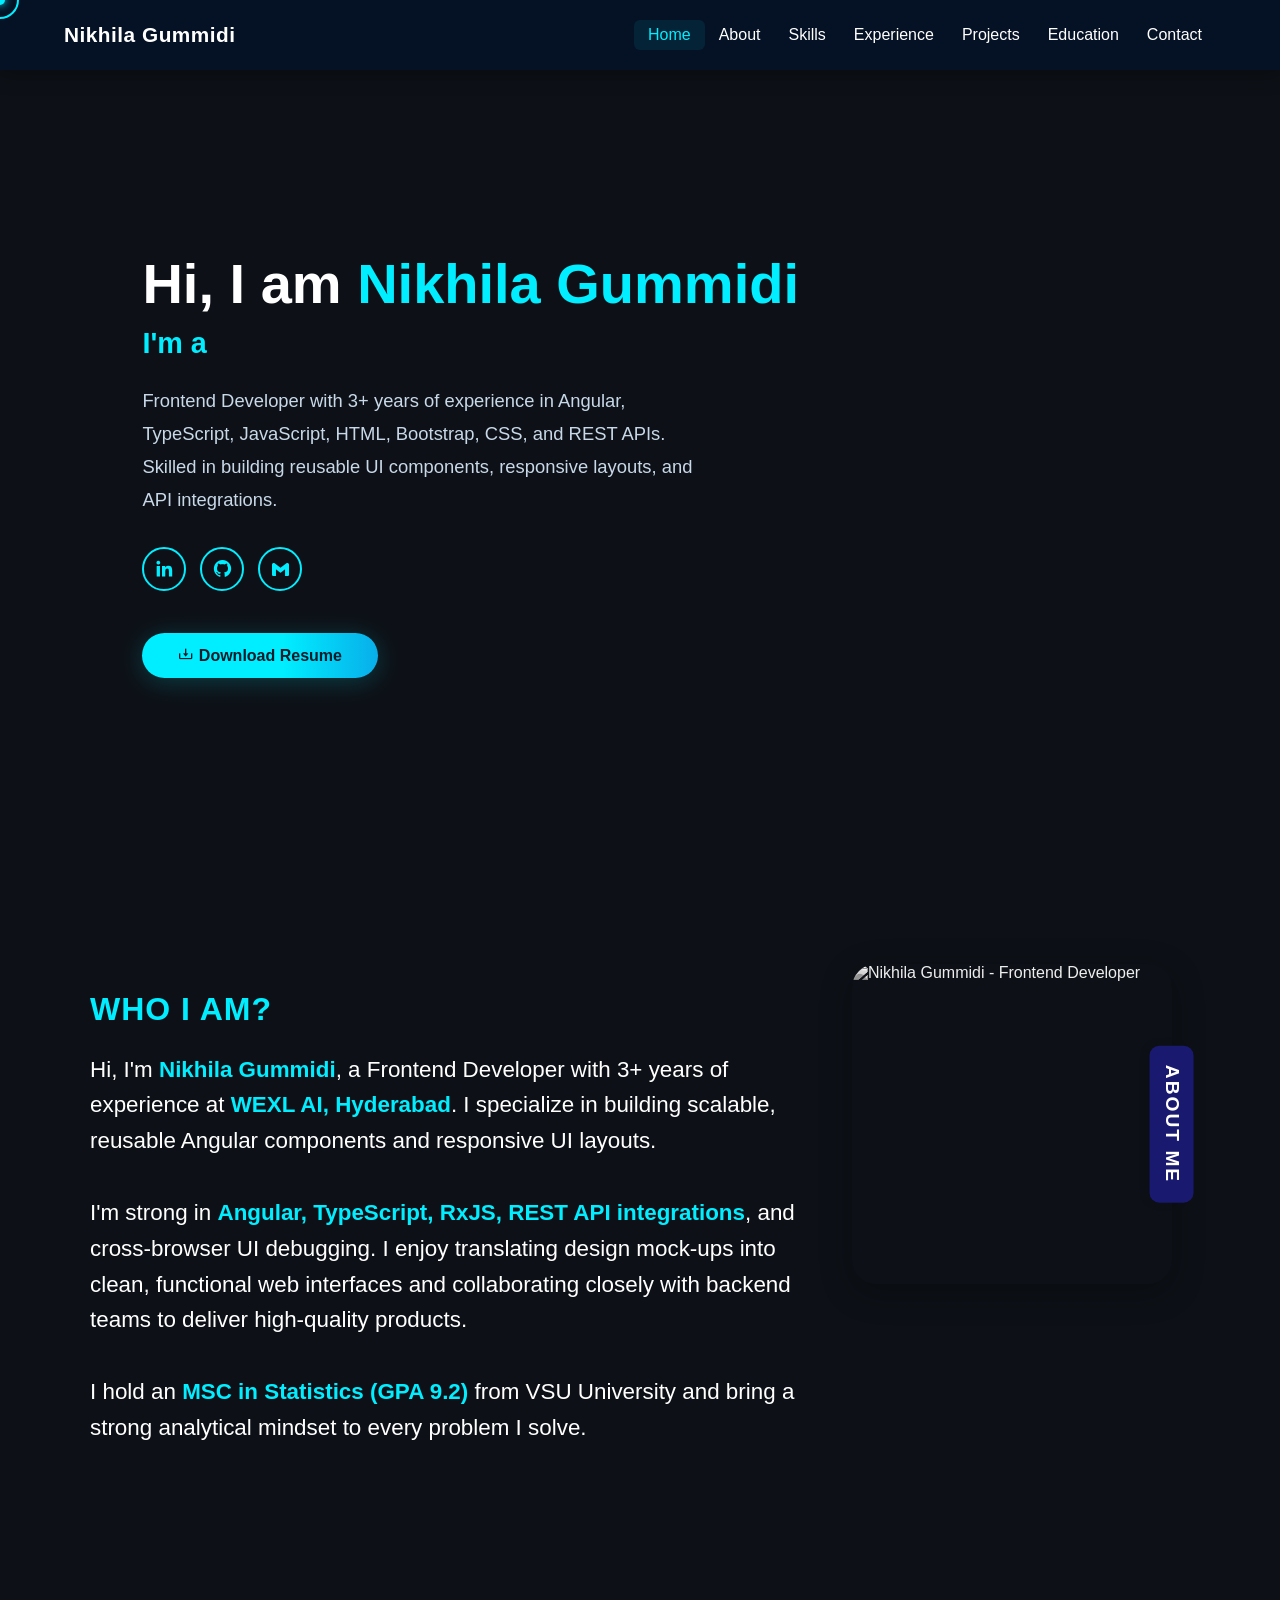
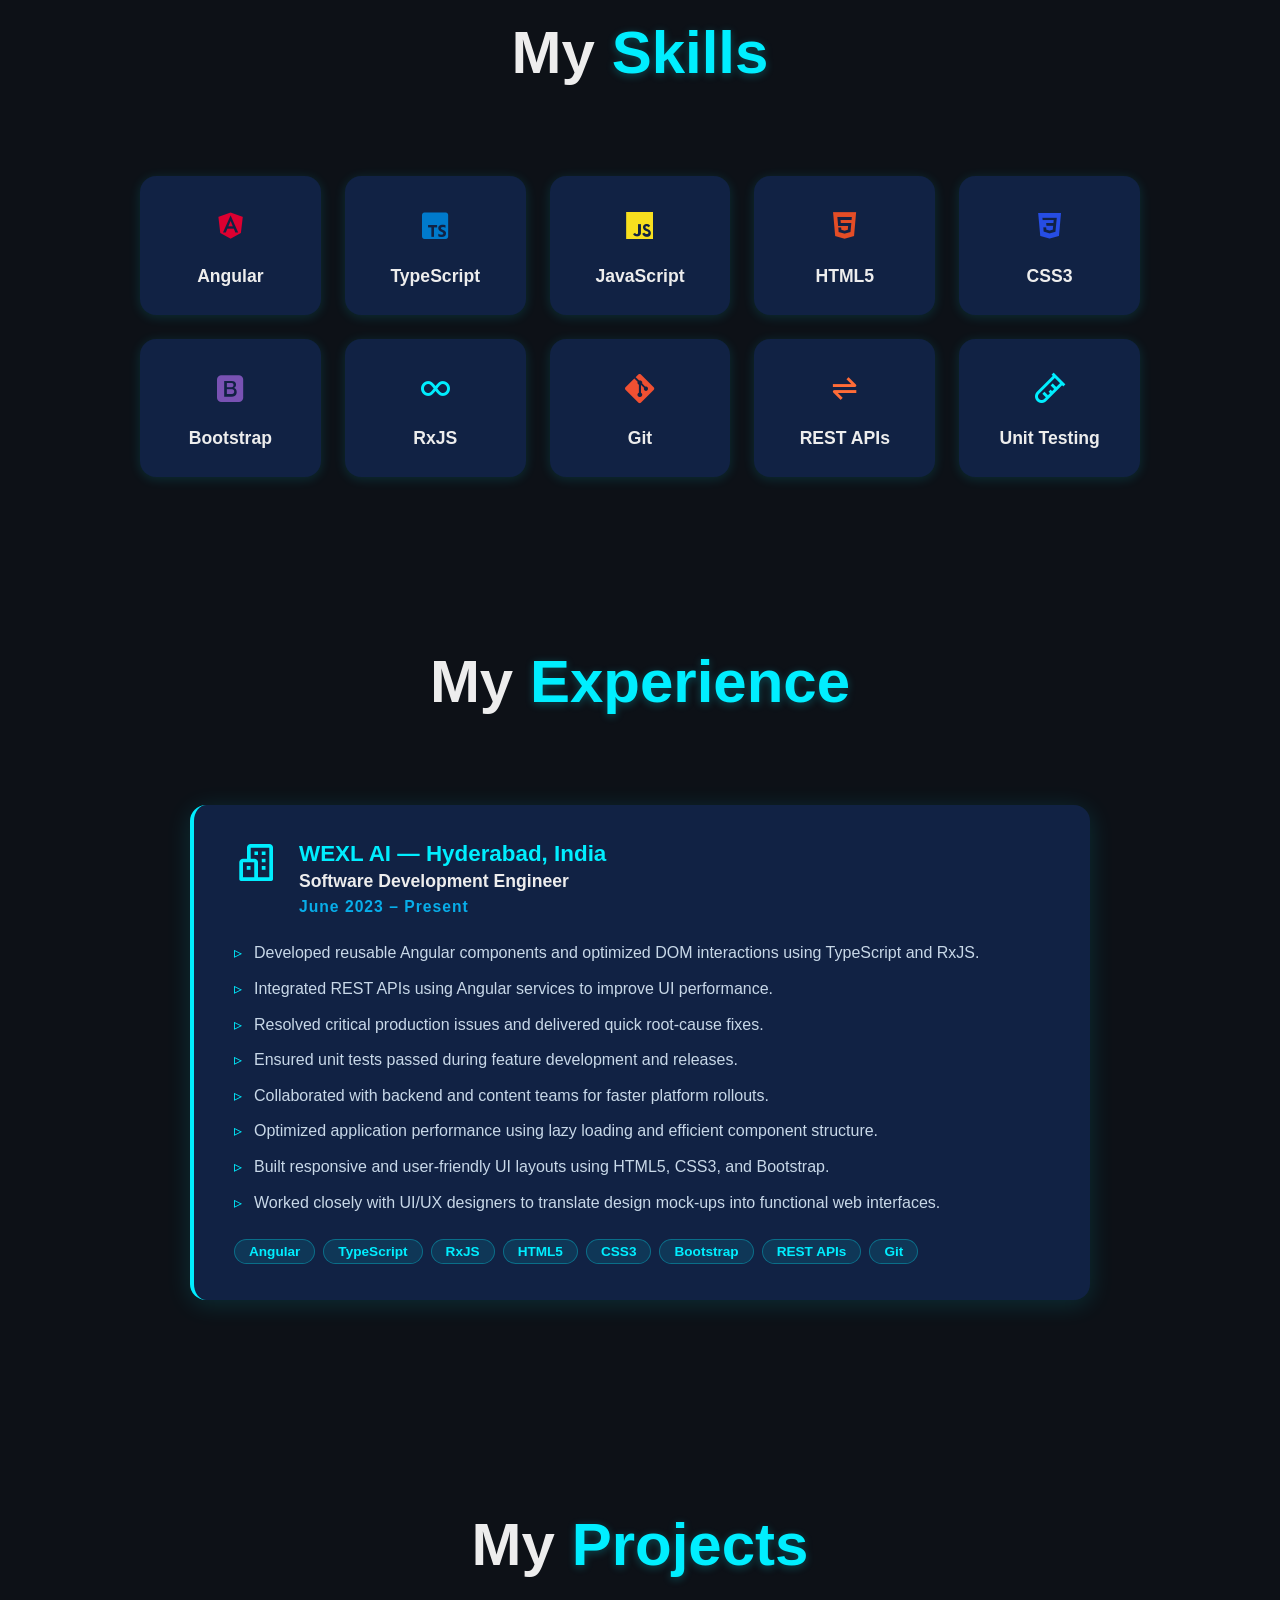
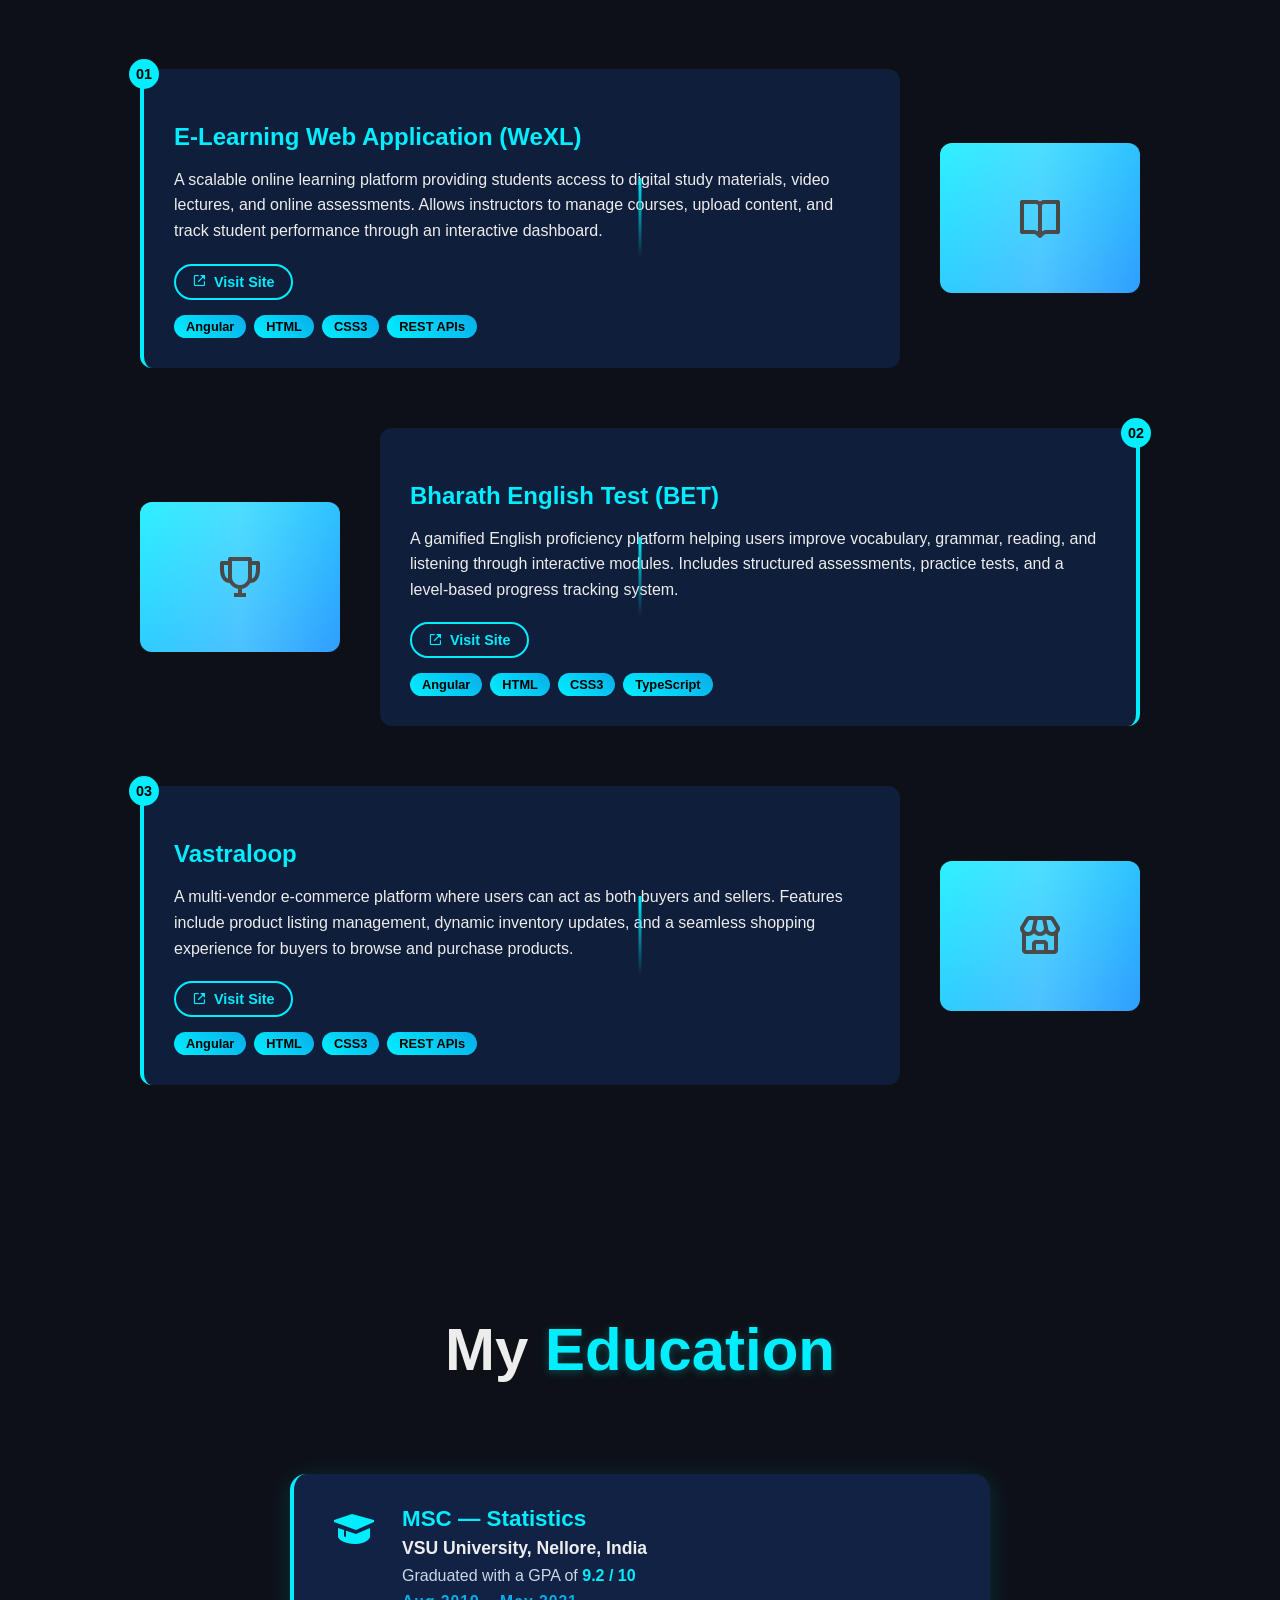
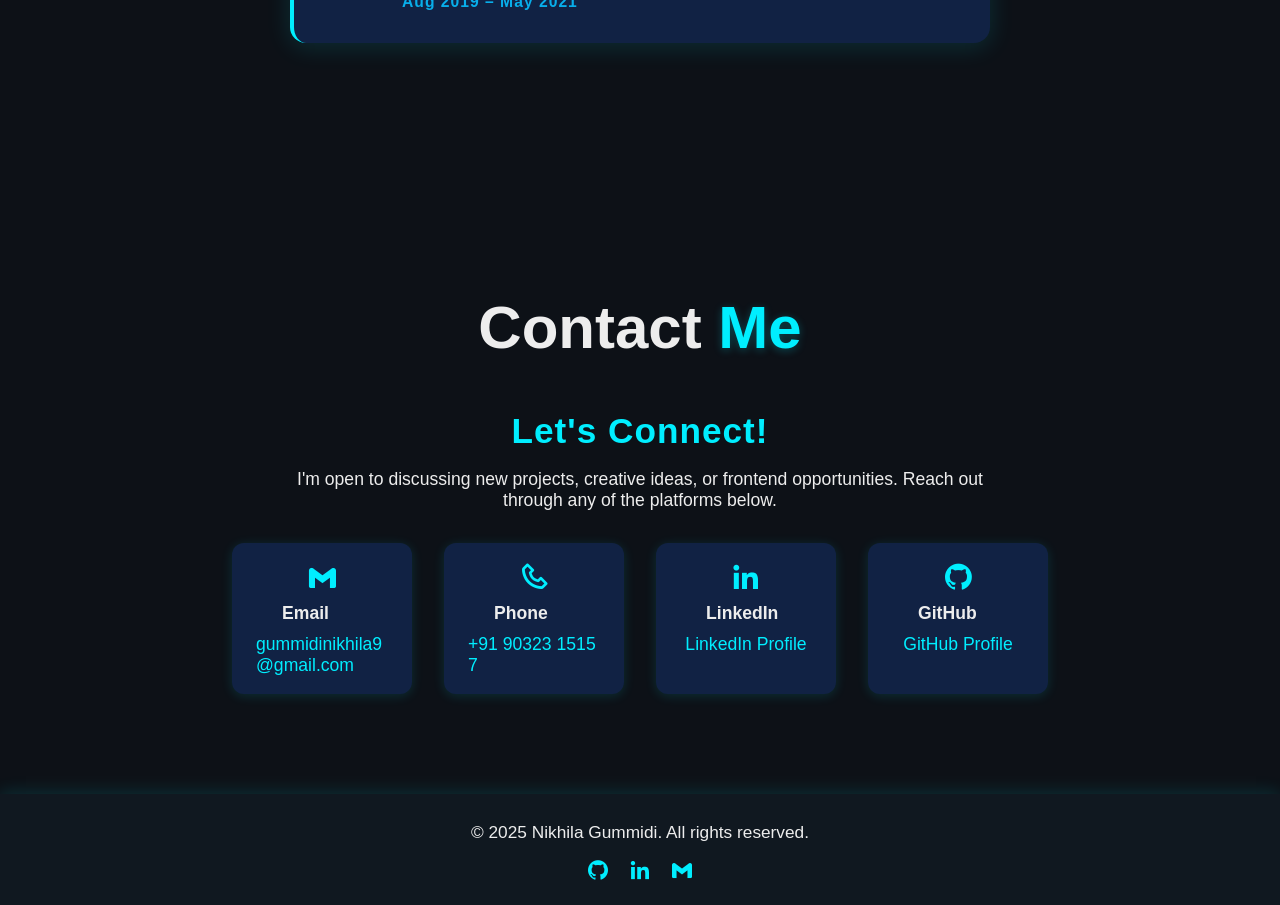
==== commit 059c4f00: "changes" ====
--- a/index.html
+++ b/index.html
@@ -14,9 +14,18 @@
 </head>
 
 <body>
+    <!-- Custom cursor -->
+    <div class="cursor-dot"></div>
+    <div class="cursor-ring"></div>
+
     <header class="header">
         <h1 class="title">Nikhila Gummidi</h1>
-        <nav class="navbar">
+        <button class="hamburger" id="hamburger" aria-label="Toggle navigation">
+            <span></span>
+            <span></span>
+            <span></span>
+        </button>
+        <nav class="navbar" id="navbar">
             <a href="#home" class="nav-link active" data-section="home">Home</a>
             <a href="#about" class="nav-link" data-section="about">About</a>
             <a href="#skills" class="nav-link" data-section="skills">Skills</a>
@@ -48,7 +57,7 @@
                         <i class='bx bxl-gmail'></i>
                     </a>
                 </div>
-                <a href="G_Nikhila_Resume.docx" class="btn-box" download>
+                <a href="Nikhila_Gummidi_Resume.pdf" class="btn-box" download>
                     <i class='bx bx-download'></i> Download Resume
                 </a>
             </div>
@@ -174,10 +183,6 @@
                             <a href="https://wexl.com" target="_blank" class="project-link" rel="noopener">
                                 <i class='bx bx-link-external'></i> Visit Site
                             </a>
-                            <a href="https://github.com/GummidiNikhila" target="_blank" class="project-github"
-                                rel="noopener">
-                                <i class='bx bxl-github'></i> GitHub
-                            </a>
                         </div>
                         <div class="project-tech">
                             <span>Angular</span><span>HTML</span><span>CSS3</span><span>REST APIs</span>
@@ -199,10 +204,6 @@
                             <a href="#" class="project-link">
                                 <i class='bx bx-link-external'></i> Visit Site
                             </a>
-                            <a href="https://github.com/GummidiNikhila" target="_blank" class="project-github"
-                                rel="noopener">
-                                <i class='bx bxl-github'></i> GitHub
-                            </a>
                         </div>
                         <div class="project-tech">
                             <span>Angular</span><span>HTML</span><span>CSS3</span><span>TypeScript</span>
@@ -223,10 +224,6 @@
                         <div class="project-links">
                             <a href="#" class="project-link">
                                 <i class='bx bx-link-external'></i> Visit Site
-                            </a>
-                            <a href="https://github.com/GummidiNikhila" target="_blank" class="project-github"
-                                rel="noopener">
-                                <i class='bx bxl-github'></i> GitHub
                             </a>
                         </div>
                         <div class="project-tech">
--- a/styles.css
+++ b/styles.css
@@ -1,7 +1,45 @@
-/* ===== BASE ===== */
+/* ===== CUSTOM CURSOR ===== */
 *, *::before, *::after {
     box-sizing: border-box;
-}
+    cursor: none !important;
+}
+
+.cursor-dot {
+    width: 10px;
+    height: 10px;
+    background: #0ef;
+    border-radius: 50%;
+    position: fixed;
+    top: 0;
+    left: 0;
+    pointer-events: none;
+    z-index: 99999;
+    transform: translate(-50%, -50%);
+    box-shadow: 0 0 8px #0ef;
+}
+
+.cursor-ring {
+    width: 38px;
+    height: 38px;
+    border: 2px solid #0ef;
+    border-radius: 50%;
+    position: fixed;
+    top: 0;
+    left: 0;
+    pointer-events: none;
+    z-index: 99998;
+    transform: translate(-50%, -50%);
+    transition: width 0.2s, height 0.2s, border-color 0.2s;
+}
+
+/* Cursor grows on hovering links/buttons */
+a:hover ~ .cursor-ring,
+button:hover ~ .cursor-ring {
+    width: 56px;
+    height: 56px;
+}
+
+/* ===== BASE ===== */
 html, body {
     overflow-x: hidden;
     margin: 0;
@@ -93,17 +131,34 @@
 }
 @media (max-width: 900px) {
     .skills-section-wrapper {
-        padding: 40px 20px;
-    }
-    .skills-section-wrapper .skills-grid {
-        grid-template-columns: repeat(2, 1fr);
-        gap: 16px;
-    }
-}
-@media (max-width: 480px) {
+        padding: 40px 16px;
+    }
     .skills-section-wrapper .skills-grid {
         grid-template-columns: repeat(2, 1fr);
         gap: 12px;
+    }
+    .skills-section-wrapper .skill-card {
+        flex-direction: row;
+        padding: 14px 12px;
+        gap: 12px;
+        justify-content: flex-start;
+        align-items: center;
+    }
+    .skills-section-wrapper .skill-card i {
+        font-size: 1.6rem;
+        margin-bottom: 0;
+    }
+    .skills-section-wrapper .skill-card span {
+        font-size: 0.9rem;
+    }
+}
+@media (max-width: 480px) {
+    .skills-section-wrapper {
+        padding: 30px 12px;
+    }
+    .skills-section-wrapper .skills-grid {
+        grid-template-columns: repeat(2, 1fr);
+        gap: 10px;
     }
 }
 
@@ -166,22 +221,28 @@
     .about-section-custom {
         flex-direction: column;
         align-items: flex-start;
+        padding: 0 5%;
     }
     .about-right {
         align-items: flex-start;
         margin-top: 2rem;
+        width: 100%;
+        overflow: hidden;
     }
     .about-img-custom {
         width: 100%;
-        max-width: 320px;
+        max-width: 280px;
         height: auto;
     }
     .about-tab-vertical {
-        right: 0;
-        top: auto;
-        bottom: -40px;
+        position: static;
+        display: inline-block;
+        margin-top: 12px;
         transform: none;
         rotate: 0deg;
+    }
+    .about-desc-custom {
+        font-size: 1.1rem;
     }
 }
 body {
@@ -681,16 +742,47 @@
     color: #ededed;
     text-align: center;
 }
+/* ===== HAMBURGER BUTTON ===== */
+.hamburger {
+    display: none;
+    flex-direction: column;
+    justify-content: space-between;
+    width: 28px;
+    height: 20px;
+    background: transparent;
+    border: none;
+    padding: 0;
+    cursor: pointer;
+    z-index: 200;
+}
+.hamburger span {
+    display: block;
+    width: 100%;
+    height: 3px;
+    background: #0ef;
+    border-radius: 3px;
+    transition: transform 0.3s, opacity 0.3s;
+}
+.hamburger.open span:nth-child(1) {
+    transform: translateY(8.5px) rotate(45deg);
+}
+.hamburger.open span:nth-child(2) {
+    opacity: 0;
+}
+.hamburger.open span:nth-child(3) {
+    transform: translateY(-8.5px) rotate(-45deg);
+}
+
 @media (max-width: 900px) {
+    .hamburger {
+        display: flex;
+    }
     .header {
         width: 100%;
-        padding: 0 3%;
-        height: auto;
-        min-height: 60px;
-        flex-wrap: wrap;
-        gap: 4px;
-        padding-top: 10px;
-        padding-bottom: 10px;
+        padding: 0 5%;
+        height: 60px;
+        flex-wrap: nowrap;
+        position: fixed;
     }
     .title {
         font-size: 1.1rem;
@@ -698,14 +790,34 @@
         animation: none !important;
     }
     .navbar {
-        flex-wrap: wrap;
-        justify-content: flex-start;
+        display: none;
+        position: fixed;
+        top: 60px;
+        left: 0;
+        width: 100%;
+        background: #051125;
+        flex-direction: column;
+        align-items: center;
+        padding: 16px 0 20px;
+        box-shadow: 0 8px 24px rgba(0,0,0,0.5);
+        gap: 4px;
+        z-index: 99;
+    }
+    .navbar.open {
+        display: flex;
     }
     .navbar a {
-        font-size: 0.9rem;
-        padding: 4px 10px;
+        font-size: 1rem;
+        padding: 12px 20px;
+        width: 100%;
+        text-align: center;
         opacity: 1 !important;
         animation: none !important;
+        border-radius: 0;
+    }
+    .navbar a:hover,
+    .navbar a.active {
+        background: rgba(0, 238, 255, 0.12);
     }
     #section-headline {
         font-size: 1.2rem !important;
@@ -764,12 +876,21 @@
         height: auto !important;
     }
     .skills-grid {
-        grid-template-columns: 1fr !important;
-        gap: 14px !important;
+        grid-template-columns: repeat(2, 1fr) !important;
+        gap: 12px !important;
     }
     .skill-card {
-        padding: 20px 8px 18px 8px !important;
-        gap: 10px !important;
+        flex-direction: row !important;
+        padding: 14px 12px !important;
+        gap: 12px !important;
+        justify-content: flex-start !important;
+    }
+    .skill-card i {
+        font-size: 1.6rem !important;
+        margin-bottom: 0 !important;
+    }
+    .skill-card span {
+        font-size: 0.9rem !important;
     }
 }
 @media (max-width: 600px) {
@@ -822,15 +943,24 @@
     box-sizing: border-box !important;
 }
 .skills-grid {
-    grid-template-columns: 1fr !important;
-    gap: 6px !important;
+    grid-template-columns: repeat(2, 1fr) !important;
+    gap: 10px !important;
     width: 100% !important;
 }
 .skill-card {
-    padding: 10px 2vw 10px 2vw !important;
-    gap: 6px !important;
+    flex-direction: row !important;
+    padding: 12px 10px !important;
+    gap: 10px !important;
     width: 100% !important;
     box-sizing: border-box !important;
+    justify-content: flex-start !important;
+}
+.skill-card i {
+    font-size: 1.5rem !important;
+    margin-bottom: 0 !important;
+}
+.skill-card span {
+    font-size: 0.85rem !important;
 }
 }
 @keyframes animate{
@@ -1187,12 +1317,21 @@
         height: auto !important;
     }
     .skills-grid {
-        grid-template-columns: 1fr !important;
-        gap: 14px !important;
+        grid-template-columns: repeat(2, 1fr) !important;
+        gap: 12px !important;
     }
     .skill-card {
-        padding: 20px 8px 18px 8px !important;
-        gap: 10px !important;
+        flex-direction: row !important;
+        padding: 14px 12px !important;
+        gap: 12px !important;
+        justify-content: flex-start !important;
+    }
+    .skill-card i {
+        font-size: 1.6rem !important;
+        margin-bottom: 0 !important;
+    }
+    .skill-card span {
+        font-size: 0.9rem !important;
     }
 }
 @media (max-width: 600px) {
@@ -1219,15 +1358,24 @@
         box-sizing: border-box !important;
     }
     .skills-grid {
-        grid-template-columns: 1fr !important;
-        gap: 6px !important;
+        grid-template-columns: repeat(2, 1fr) !important;
+        gap: 10px !important;
         width: 100% !important;
     }
     .skill-card {
-        padding: 10px 2vw 10px 2vw !important;
-        gap: 6px !important;
+        flex-direction: row !important;
+        padding: 12px 10px !important;
+        gap: 10px !important;
         width: 100% !important;
         box-sizing: border-box !important;
+        justify-content: flex-start !important;
+    }
+    .skill-card i {
+        font-size: 1.5rem !important;
+        margin-bottom: 0 !important;
+    }
+    .skill-card span {
+        font-size: 0.85rem !important;
     }
 }
 /* Home section layout */
@@ -1293,6 +1441,7 @@
     display: flex;
     flex-direction: column;
     align-items: center;
+    overflow: hidden;
 }
 .about-skill-row {
     width: 100%;
